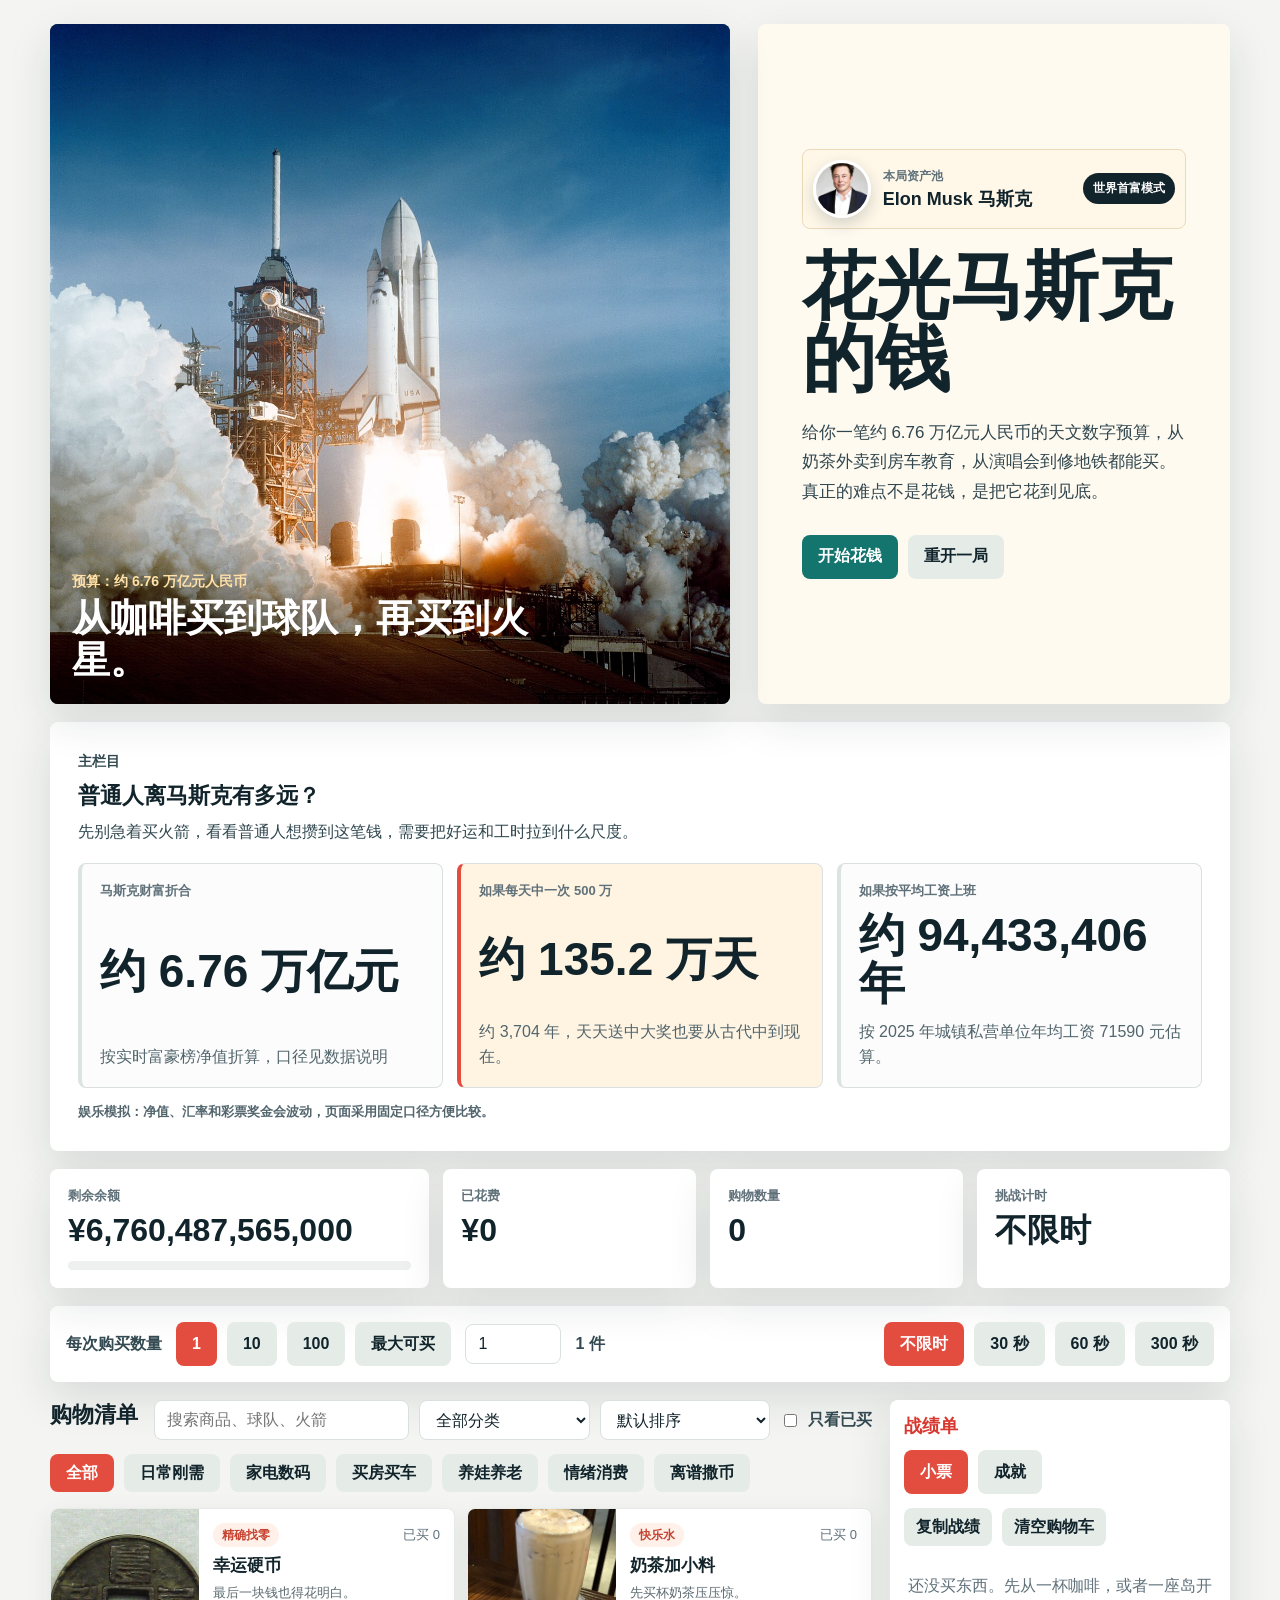
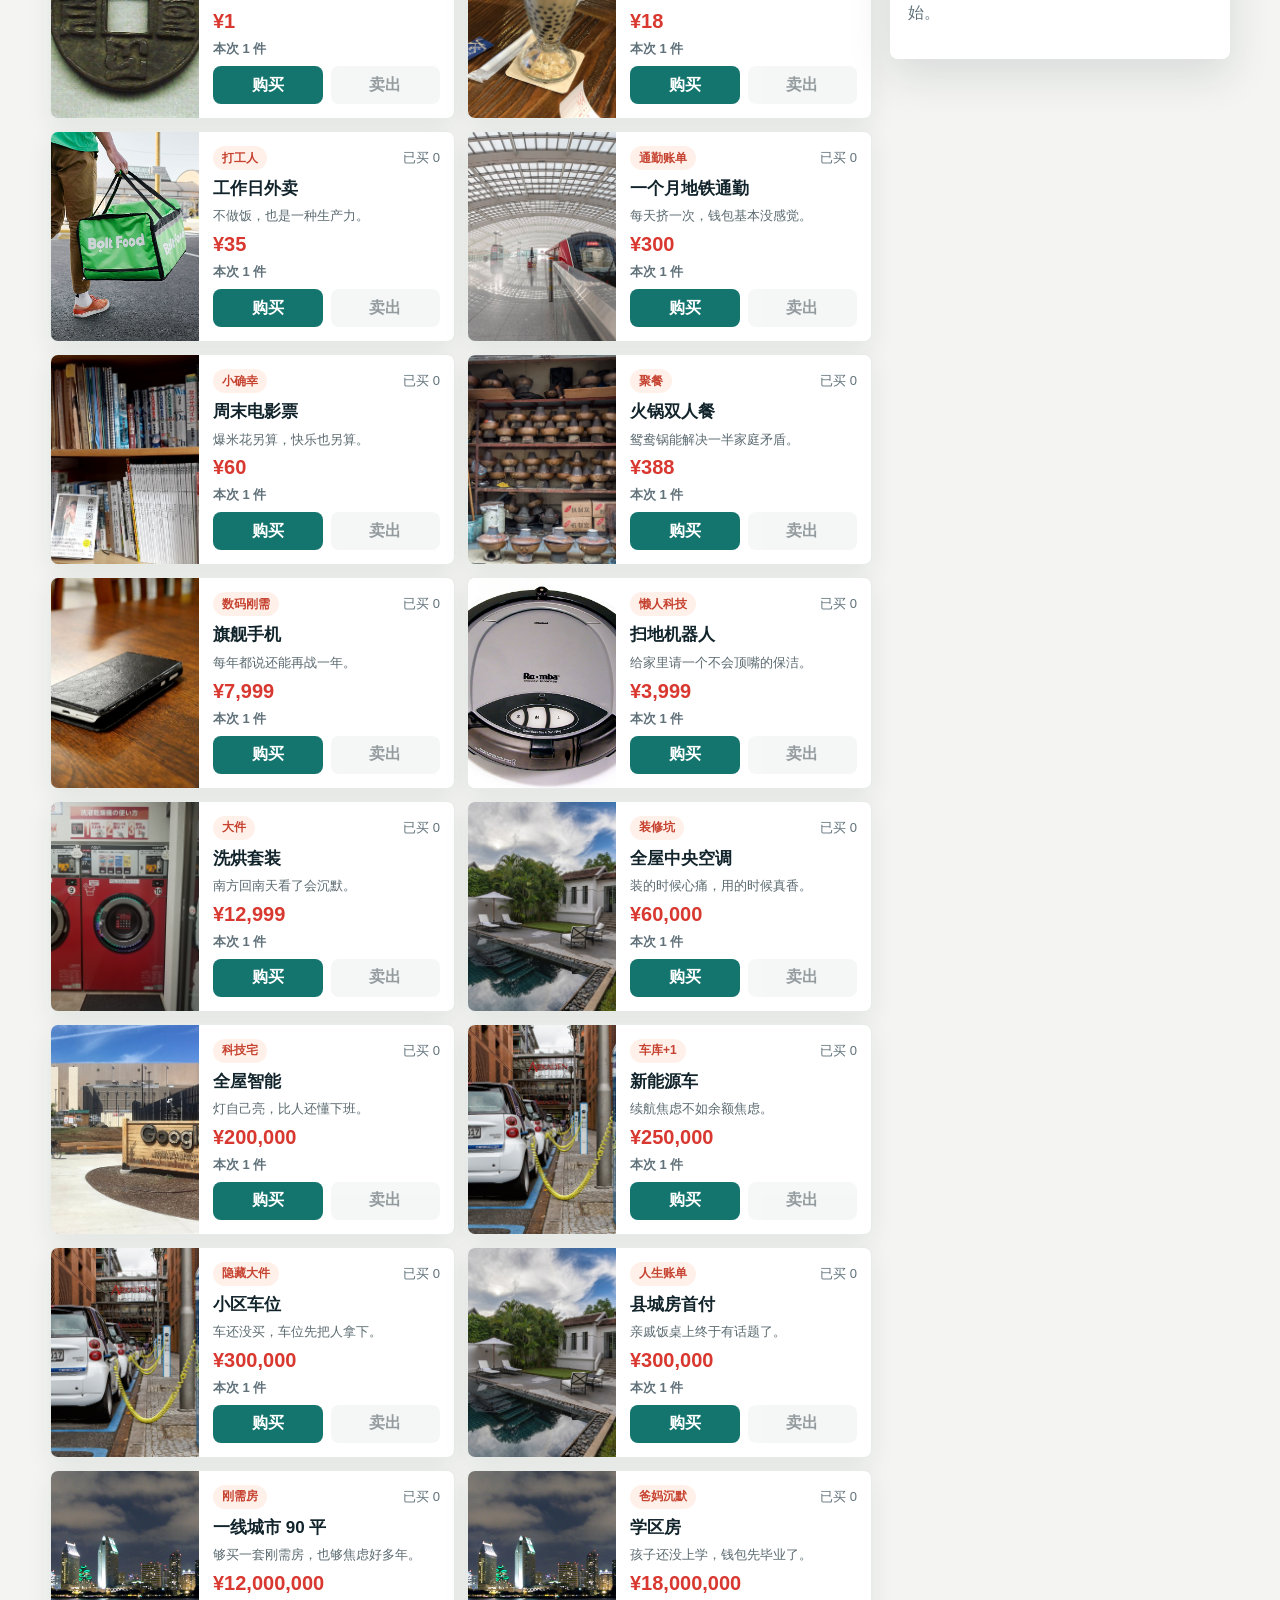
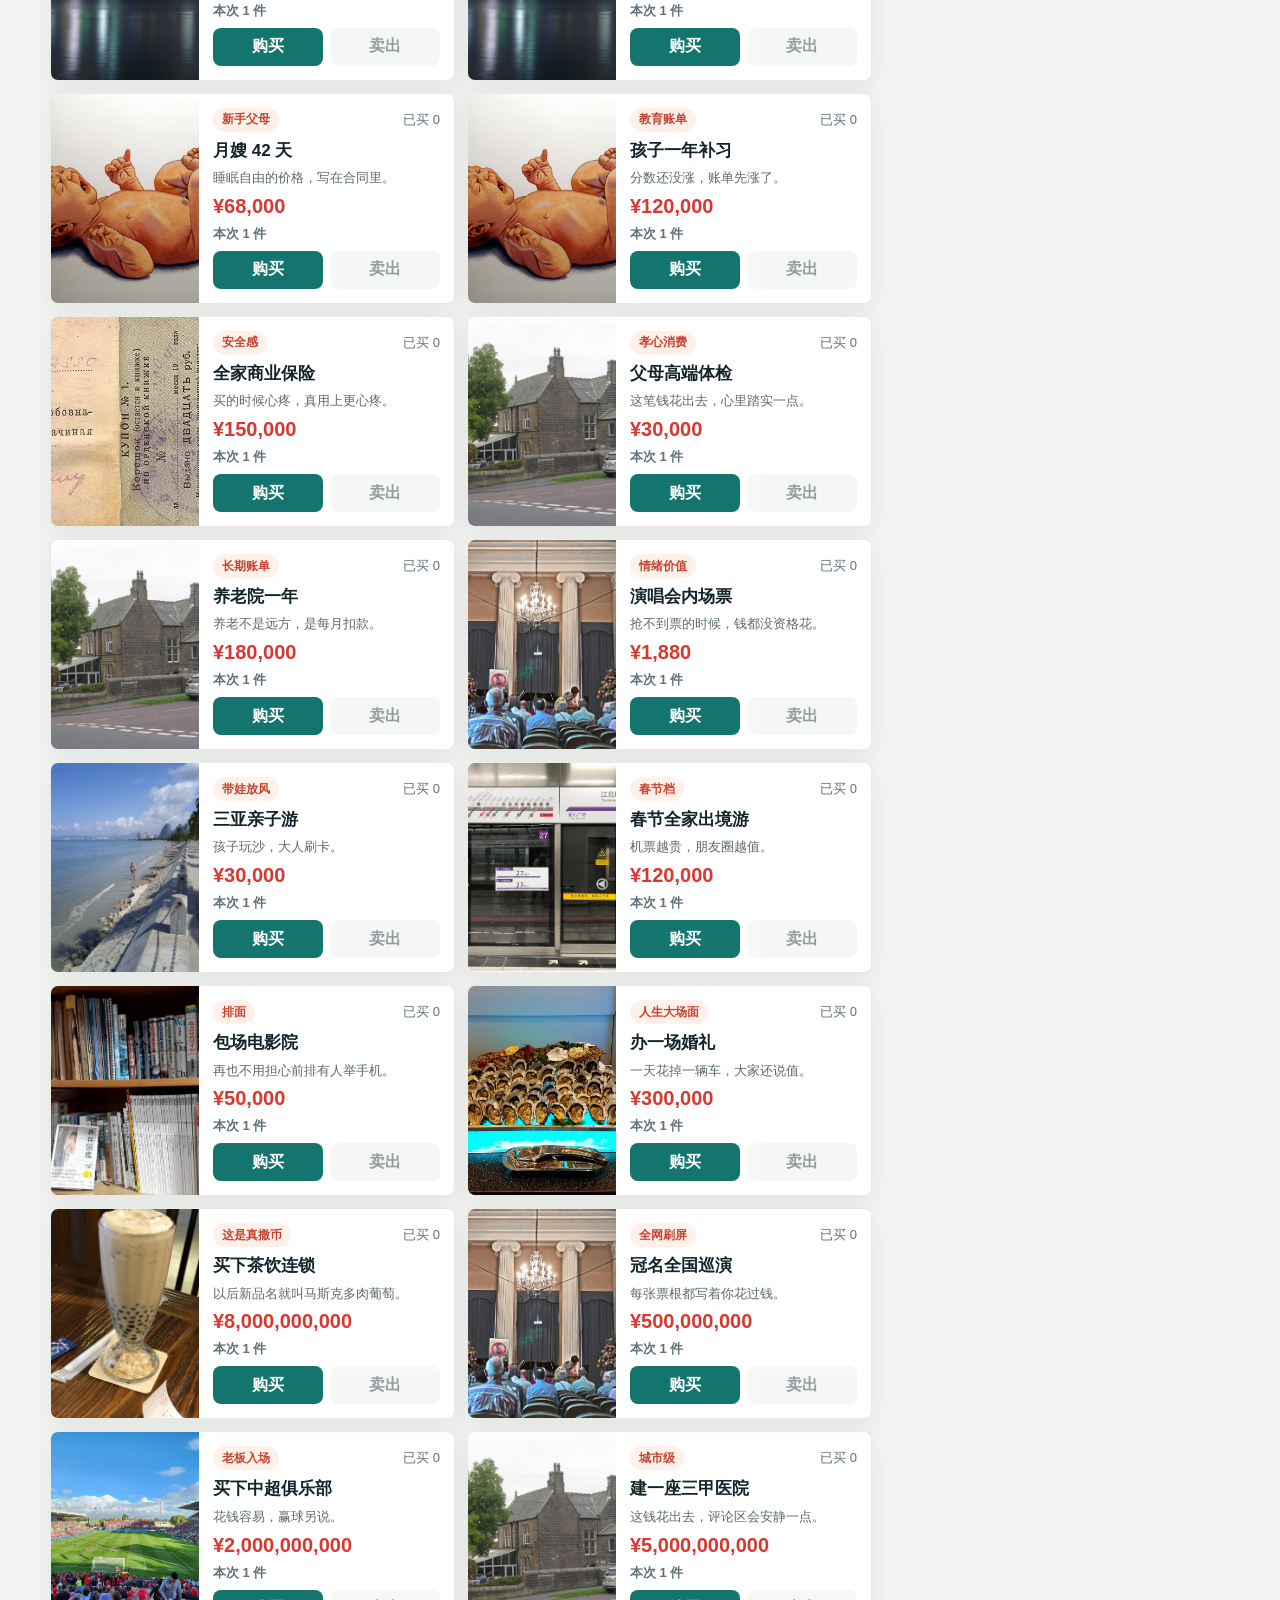
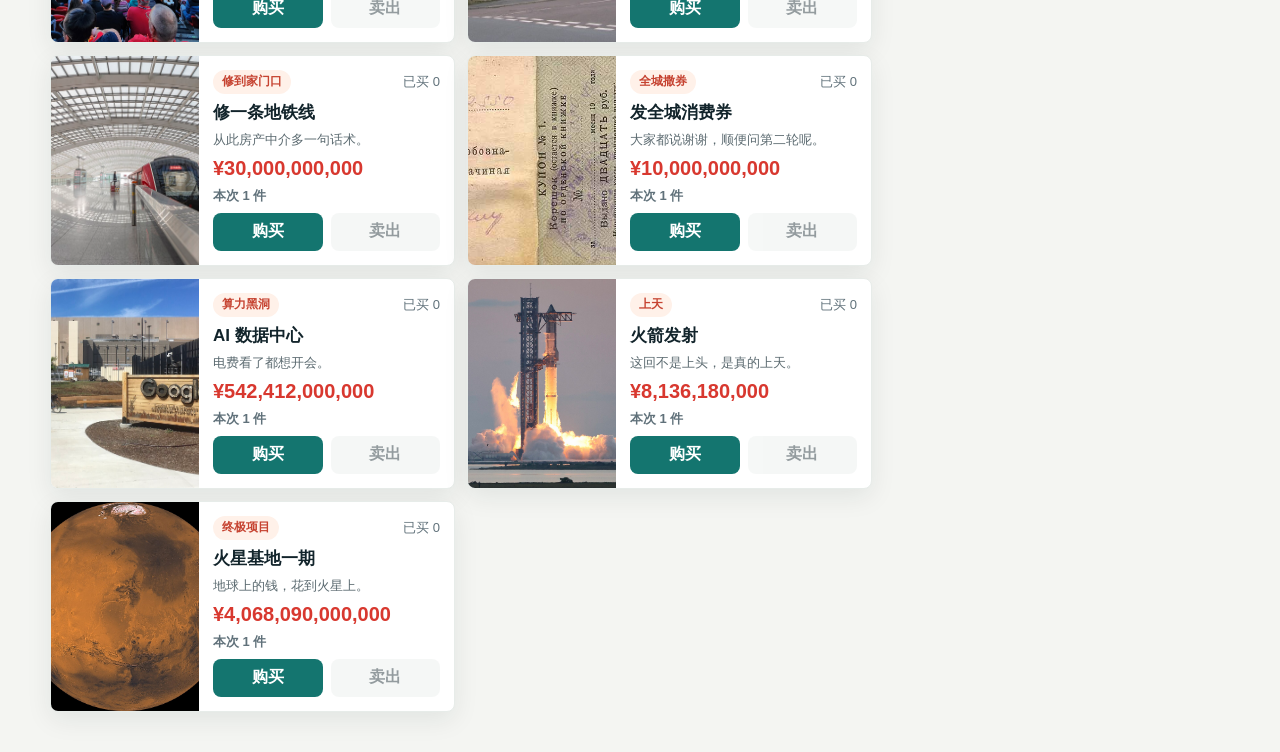
==== index.html @ 58ded7c8 "Initial public website" ====
<!doctype html>
<html lang="zh-CN">
  <head>
    <meta charset="UTF-8" />
    <meta name="viewport" content="width=device-width, initial-scale=1.0" />
    <title>花光马斯克的钱</title>
    <meta name="description" content="一个中文在线模拟器：给你约 6.76 万亿元人民币预算，从奶茶、房车、演唱会到火箭和火星基地，看看多久能花光马斯克的钱。" />
    <meta name="keywords" content="花光马斯克的钱,马斯克财富模拟器,中文在线游戏,花钱模拟器,净值模拟器" />
    <meta name="robots" content="index, follow" />
    <link rel="canonical" href="https://puzelin35-cmyk.github.io/spend-musk-money/" />
    <meta property="og:type" content="website" />
    <meta property="og:locale" content="zh_CN" />
    <meta property="og:title" content="花光马斯克的钱" />
    <meta property="og:description" content="给你约 6.76 万亿元人民币预算，从奶茶买到火星基地，看看多久能花光。" />
    <meta property="og:url" content="https://puzelin35-cmyk.github.io/spend-musk-money/" />
    <meta property="og:image" content="https://puzelin35-cmyk.github.io/spend-musk-money/assets/items/hero-rocket.jpg" />
    <link rel="stylesheet" href="styles.css" />
  </head>
  <body>
    <main class="app">
      <section class="stage" aria-label="花光马斯克的钱游戏">
        <div class="hero-visual">
          <img src="assets/items/hero-rocket.jpg" alt="火箭发射" />
          <div class="hero-overlay" aria-hidden="true">
            <span>预算：约 6.76 万亿元人民币</span>
            <strong>从咖啡买到球队，再买到火星。</strong>
          </div>
        </div>

        <div class="intro">
          <div class="profile-chip" aria-label="马斯克资料卡">
            <img src="assets/items/elon-musk-avatar.jpg" alt="埃隆·马斯克头像" />
            <div>
              <span>本局资产池</span>
              <strong>Elon Musk 马斯克</strong>
            </div>
            <b>世界首富模式</b>
          </div>
          <h1>花光马斯克的钱</h1>
          <p class="intro-copy">给你一笔约 6.76 万亿元人民币的天文数字预算，从奶茶外卖到房车教育，从演唱会到修地铁都能买。真正的难点不是花钱，是把它花到见底。</p>
          <div class="actions">
            <button class="primary" id="startGame">开始花钱</button>
            <button class="secondary" id="resetGame">重开一局</button>
          </div>
        </div>
      </section>

      <section class="reality-check" aria-label="普通人离马斯克有多远">
        <div class="reality-head">
          <p class="kicker">主栏目</p>
          <h2>普通人离马斯克有多远？</h2>
          <p>先别急着买火箭，看看普通人想攒到这笔钱，需要把好运和工时拉到什么尺度。</p>
        </div>
        <div class="reality-grid">
          <article class="reality-card">
            <span>马斯克财富折合</span>
            <strong id="worthCompact">约 6.76 万亿元</strong>
            <p id="worthDetail">按实时富豪榜净值折算，口径见数据说明</p>
          </article>
          <article class="reality-card highlight">
            <span>如果每天中一次 500 万</span>
            <strong id="lotteryDays">约 135.2 万天</strong>
            <p id="lotteryYears">约 3704 年，天天中奖也要从古代中到现在。</p>
          </article>
          <article class="reality-card">
            <span>如果按平均工资上班</span>
            <strong id="salaryYears">约 9443 万年</strong>
            <p>按 2025 年城镇私营单位年均工资 71590 元估算。</p>
          </article>
        </div>
        <p class="data-note">娱乐模拟：净值、汇率和彩票奖金会波动，页面采用固定口径方便比较。</p>
      </section>

      <section class="dashboard" aria-label="游戏状态">
        <div class="metric balance">
          <span>剩余余额</span>
          <strong id="balanceText">¥6,760,487,565,000</strong>
          <div class="meter"><span id="spentMeter"></span></div>
        </div>
        <div class="metric">
          <span>已花费</span>
          <strong id="spentText">¥0</strong>
        </div>
        <div class="metric">
          <span>购物数量</span>
          <strong id="itemCount">0</strong>
        </div>
        <div class="metric timer">
          <span>挑战计时</span>
          <strong id="timerText">不限时</strong>
        </div>
      </section>

      <section class="controls" aria-label="购买控制">
        <div class="control-group">
          <label for="quantityNumber">每次购买数量</label>
          <div class="quantity-actions" role="group" aria-label="快捷数量">
            <button data-qty="1" class="active">1</button>
            <button data-qty="10">10</button>
            <button data-qty="100">100</button>
            <button data-qty="max">最大可买</button>
          </div>
          <input id="quantityNumber" type="number" min="1" max="999999" value="1" />
          <output id="quantityText" for="quantityNumber">1 件</output>
        </div>
        <div class="challenge" role="group" aria-label="挑战模式">
          <button data-time="0" class="active">不限时</button>
          <button data-time="30">30 秒</button>
          <button data-time="60">60 秒</button>
          <button data-time="300">300 秒</button>
        </div>
      </section>

      <section class="content-grid">
        <div>
          <div class="section-head shop-tools">
            <h2>购物清单</h2>
            <div class="filters">
              <input id="searchInput" type="search" placeholder="搜索商品、球队、火箭" aria-label="搜索商品" />
              <select id="categoryFilter" aria-label="筛选分类">
                <option value="all">全部分类</option>
                <option value="daily">日常刚需</option>
                <option value="home">家电数码</option>
                <option value="property">买房买车</option>
                <option value="family">养娃养老</option>
                <option value="mood">情绪消费</option>
                <option value="wild">离谱撒币</option>
              </select>
              <select id="sortSelect" aria-label="排序">
                <option value="default">默认排序</option>
                <option value="priceAsc">价格从低到高</option>
                <option value="priceDesc">价格从高到低</option>
              </select>
              <label class="owned-toggle">
                <input id="ownedOnly" type="checkbox" />
                只看已买
              </label>
            </div>
          </div>
          <div class="category-pills" id="categoryPills" aria-label="分类快捷筛选"></div>
          <div class="shop-grid" id="shopGrid"></div>
        </div>

        <aside class="receipt-panel" aria-label="小票和成就">
          <div class="tabs" role="tablist">
            <button class="tab active" data-tab="receipt" role="tab">小票</button>
            <button class="tab" data-tab="achievements" role="tab">成就</button>
          </div>
          <div id="receiptView" class="tab-view active">
            <div class="receipt-actions">
              <button class="secondary" id="copyReceipt">复制战绩</button>
              <button class="secondary" id="clearCart">清空购物车</button>
            </div>
            <p class="copy-status" id="copyStatus" role="status"></p>
            <div class="empty-state" id="emptyReceipt">还没买东西。先从一杯咖啡，或者一座岛开始。</div>
            <ul id="receiptList"></ul>
          </div>
          <div id="achievementView" class="tab-view">
            <ul id="achievementList"></ul>
          </div>
        </aside>
      </section>

      <dialog id="finishDialog">
        <div class="dialog-body">
          <p class="kicker">结算完成</p>
          <h2 id="finishTitle">你花光了全部预算</h2>
          <p id="finishCopy"></p>
          <div class="dialog-stats">
            <span id="finishSpent"></span>
            <span id="finishItems"></span>
            <span id="finishAchievements"></span>
          </div>
          <button class="primary" id="playAgain">再玩一次</button>
        </div>
      </dialog>
    </main>

    <script src="app.js"></script>
  </body>
</html>
---- styles.css ----
:root {
  color-scheme: light;
  --ink: #12242b;
  --muted: #60717a;
  --paper: #fffaf0;
  --line: #d9e0df;
  --teal: #14756f;
  --coral: #e34d3f;
  --gold: #f0a629;
  --blue: #245b86;
  --leaf: #5d7d42;
  --bg: #f4f5f2;
  --shadow: 0 16px 44px rgba(18, 36, 43, 0.12);
}

* {
  box-sizing: border-box;
}

body {
  margin: 0;
  min-height: 100vh;
  background: var(--bg);
  color: var(--ink);
  font-family: Arial, "PingFang SC", "Microsoft YaHei", sans-serif;
}

button,
input,
select {
  font: inherit;
}

button {
  border: 0;
  cursor: pointer;
}

.app {
  width: min(1180px, calc(100% - 32px));
  margin: 0 auto;
  padding: 24px 0 40px;
}

.stage {
  min-height: 420px;
  display: grid;
  grid-template-columns: minmax(0, 1.18fr) minmax(320px, 0.82fr);
  gap: 28px;
  align-items: stretch;
}

.hero-visual,
.intro,
.metric,
.controls,
.receipt-panel,
.shop-card,
dialog {
  box-shadow: var(--shadow);
}

.hero-visual {
  position: relative;
  overflow: hidden;
  border-radius: 8px;
  min-height: 420px;
  background: #12394b;
}

.hero-visual img {
  width: 100%;
  height: 100%;
  display: block;
  object-fit: cover;
}

.hero-overlay {
  position: absolute;
  inset: auto 22px 22px 22px;
  color: #fff;
  text-shadow: 0 2px 16px rgba(0, 0, 0, 0.42);
}

.hero-overlay span,
.hero-overlay strong {
  display: block;
}

.hero-overlay span {
  font-size: 14px;
  font-weight: 900;
  color: #ffe0a6;
  margin-bottom: 6px;
}

.hero-overlay strong {
  font-size: clamp(24px, 3vw, 38px);
  line-height: 1.12;
  max-width: 520px;
}

.intro {
  border-radius: 8px;
  background: var(--paper);
  padding: clamp(24px, 4vw, 44px);
  display: flex;
  flex-direction: column;
  justify-content: center;
}

.profile-chip {
  display: grid;
  grid-template-columns: 58px minmax(0, 1fr) auto;
  align-items: center;
  gap: 12px;
  margin-bottom: 22px;
  padding: 10px;
  border: 1px solid #ecd9b8;
  border-radius: 8px;
  background: #fff8e9;
}

.profile-chip img {
  width: 58px;
  height: 58px;
  border-radius: 50%;
  object-fit: cover;
  border: 3px solid #fff;
  box-shadow: 0 6px 16px rgba(18, 36, 43, 0.18);
}

.profile-chip span,
.profile-chip b {
  display: block;
  color: var(--muted);
  font-size: 12px;
  font-weight: 900;
}

.profile-chip strong {
  display: block;
  margin-top: 4px;
  font-size: 18px;
  line-height: 1.15;
  overflow-wrap: anywhere;
}

.profile-chip b {
  justify-self: end;
  padding: 7px 10px;
  border-radius: 999px;
  background: #12242b;
  color: #fff;
  white-space: nowrap;
}

.kicker {
  margin: 0 0 12px;
  color: var(--coral);
  font-size: 14px;
  font-weight: 800;
}

h1,
h2 {
  margin: 0;
  letter-spacing: 0;
}

h1 {
  font-size: clamp(42px, 7vw, 74px);
  line-height: 0.98;
}

h2 {
  font-size: 22px;
}

.intro-copy {
  margin: 22px 0 28px;
  color: #30474f;
  line-height: 1.75;
  font-size: 17px;
}

.actions,
.challenge,
.tabs,
.quantity-actions,
.category-pills,
.receipt-actions {
  display: flex;
  gap: 10px;
  flex-wrap: wrap;
}

.primary,
.secondary,
.challenge button,
.tab,
.quantity-actions button,
.category-pills button {
  min-height: 44px;
  border-radius: 8px;
  padding: 0 16px;
  font-weight: 800;
}

.primary {
  background: var(--teal);
  color: #fff;
}

.secondary,
.challenge button,
.tab,
.quantity-actions button,
.category-pills button {
  background: #e5ece8;
  color: var(--ink);
}

.primary:hover,
.challenge button.active,
.tab.active,
.quantity-actions button.active,
.category-pills button.active {
  background: var(--coral);
  color: #fff;
}

.secondary:hover,
.challenge button:hover,
.tab:hover,
.quantity-actions button:hover,
.category-pills button:hover {
  background: #d3ded9;
}

.dashboard {
  display: grid;
  grid-template-columns: 1.5fr repeat(3, 1fr);
  gap: 14px;
  margin: 18px 0;
}

.reality-check {
  margin: 18px 0;
  border-radius: 8px;
  background: #ffffff;
  box-shadow: var(--shadow);
  padding: clamp(18px, 3vw, 28px);
}

.reality-head {
  display: grid;
  grid-template-columns: minmax(0, 1fr);
  gap: 8px;
  margin-bottom: 18px;
}

.reality-head p {
  margin: 0;
  color: #30474f;
  line-height: 1.65;
}

.reality-grid {
  display: grid;
  grid-template-columns: repeat(3, minmax(0, 1fr));
  gap: 14px;
}

.reality-card {
  min-height: 150px;
  border-left: 4px solid #dce4df;
  border-top: 1px solid var(--line);
  border-right: 1px solid var(--line);
  border-bottom: 1px solid var(--line);
  border-radius: 8px;
  padding: 18px;
  background: #fbfcfb;
  display: flex;
  flex-direction: column;
  justify-content: space-between;
}

.reality-card.highlight {
  background: #fff4e2;
  border-left-color: var(--coral);
}

.reality-card span {
  color: var(--muted);
  font-size: 13px;
  font-weight: 900;
}

.reality-card strong {
  display: block;
  margin: 12px 0;
  font-size: clamp(28px, 4vw, 46px);
  line-height: 1.04;
  overflow-wrap: anywhere;
}

.reality-card p,
.data-note {
  margin: 0;
  color: #52656d;
  line-height: 1.55;
}

.data-note {
  margin-top: 14px;
  font-size: 13px;
  font-weight: 800;
}

.metric {
  border-radius: 8px;
  padding: 18px;
  background: #ffffff;
  min-width: 0;
}

.metric span {
  display: block;
  color: var(--muted);
  font-size: 13px;
  font-weight: 800;
  margin-bottom: 9px;
}

.metric strong {
  display: block;
  font-size: clamp(20px, 3vw, 32px);
  line-height: 1.05;
  overflow-wrap: anywhere;
}

.meter {
  height: 9px;
  background: #edf0ee;
  border-radius: 99px;
  margin-top: 14px;
  overflow: hidden;
}

.meter span {
  display: block;
  height: 100%;
  width: 0;
  margin: 0;
  background: linear-gradient(90deg, var(--gold), var(--coral));
}

.controls {
  display: flex;
  justify-content: space-between;
  align-items: center;
  gap: 18px;
  border-radius: 8px;
  background: #ffffff;
  padding: 16px;
  margin-bottom: 18px;
}

.control-group {
  min-width: min(420px, 100%);
  display: grid;
  grid-template-columns: auto auto 96px auto;
  gap: 14px;
  align-items: center;
}

.control-group label,
.control-group output {
  font-weight: 800;
  color: #344a52;
}

input[type="range"],
input[type="number"] {
  accent-color: var(--teal);
}

input[type="number"],
input[type="search"] {
  min-height: 40px;
  border: 1px solid var(--line);
  border-radius: 8px;
  padding: 0 12px;
  background: #fff;
  color: var(--ink);
}

.content-grid {
  display: grid;
  grid-template-columns: minmax(0, 1fr) 340px;
  gap: 18px;
  min-width: 0;
}

.content-grid > * {
  min-width: 0;
}

.section-head {
  display: flex;
  align-items: center;
  justify-content: space-between;
  gap: 16px;
  margin-bottom: 14px;
}

.shop-tools {
  align-items: flex-start;
}

.filters {
  display: grid;
  grid-template-columns: minmax(180px, 1.2fr) minmax(140px, 0.8fr) minmax(140px, 0.8fr) auto;
  gap: 10px;
  align-items: center;
  flex: 1;
}

.owned-toggle {
  min-height: 40px;
  display: inline-flex;
  align-items: center;
  gap: 8px;
  color: #344a52;
  font-weight: 800;
  white-space: nowrap;
}

select {
  min-height: 40px;
  border-radius: 8px;
  border: 1px solid var(--line);
  background: #fff;
  padding: 0 12px;
  color: var(--ink);
}

.shop-grid {
  display: grid;
  grid-template-columns: repeat(2, minmax(0, 1fr));
  gap: 12px;
  min-width: 0;
}

.category-pills {
  margin: 0 0 14px;
  overflow-x: auto;
  flex-wrap: nowrap;
  padding-bottom: 2px;
}

.category-pills button {
  min-height: 38px;
  flex: 0 0 auto;
}

.shop-card {
  background: #fff;
  border-radius: 8px;
  overflow: hidden;
  min-height: 174px;
  display: grid;
  grid-template-columns: 148px minmax(0, 1fr);
  border: 1px solid #e7ece9;
  box-shadow: 0 8px 26px rgba(18, 36, 43, 0.08);
  min-width: 0;
  width: 100%;
  max-width: 100%;
}

.item-art {
  position: relative;
  min-height: 100%;
  background: linear-gradient(135deg, #dfe9e4, #f5dfc5);
  overflow: hidden;
}

.item-art img {
  width: 100%;
  height: 100%;
  display: block;
  object-fit: cover;
  transition: transform 220ms ease;
}

.shop-card:hover .item-art img {
  transform: scale(1.035);
}

.image-fallback.failed::after {
  content: attr(data-fallback);
  position: absolute;
  inset: 0;
  display: grid;
  place-items: center;
  padding: 18px;
  text-align: center;
  color: #24424a;
  font-weight: 900;
}

.badge {
  display: inline-flex;
  align-items: center;
  min-height: 24px;
  border-radius: 999px;
  padding: 0 9px;
  background: #fff1e9;
  color: #c64331;
  font-size: 12px;
  font-weight: 900;
}

.item-body {
  padding: 14px;
  display: flex;
  flex-direction: column;
  gap: 8px;
  flex: 1;
  min-width: 0;
}

.item-head {
  display: flex;
  justify-content: space-between;
  gap: 8px;
  align-items: center;
}

.item-name {
  font-size: 17px;
  line-height: 1.25;
  font-weight: 900;
}

.owned {
  color: var(--muted);
  font-size: 13px;
  white-space: nowrap;
}

.item-note {
  margin: 0;
  color: #5b6a70;
  font-size: 13px;
  line-height: 1.45;
}

.price {
  color: #d8382f;
  font-weight: 900;
  font-size: 20px;
  line-height: 1.05;
  overflow-wrap: anywhere;
}

.item-meta {
  color: var(--muted);
  font-size: 13px;
  font-weight: 800;
}

.item-actions {
  display: grid;
  grid-template-columns: 1fr 1fr;
  gap: 8px;
  margin-top: auto;
}

.buy,
.sell {
  min-height: 38px;
  border-radius: 8px;
  font-weight: 900;
  min-width: 0;
  padding: 0 8px;
}

.buy {
  color: #fff;
  background: var(--teal);
}

.sell {
  color: var(--ink);
  background: #ebefed;
}

.buy:disabled,
.sell:disabled {
  opacity: 0.45;
  cursor: not-allowed;
}

.receipt-panel {
  position: sticky;
  top: 16px;
  align-self: start;
  border-radius: 8px;
  background: #fff;
  padding: 14px;
  max-height: calc(100vh - 32px);
  overflow: auto;
}

.receipt-panel::before {
  content: "战绩单";
  display: block;
  margin: 0 0 12px;
  color: #d8382f;
  font-weight: 900;
  font-size: 18px;
}

.tab-view {
  display: none;
  padding-top: 14px;
}

.tab-view.active {
  display: block;
}

.empty-state {
  color: var(--muted);
  line-height: 1.7;
  padding: 18px 4px;
}

.shop-empty {
  grid-column: 1 / -1;
  background: #fff;
  border-radius: 8px;
  padding: 28px;
}

.receipt-actions {
  margin-bottom: 8px;
}

.receipt-actions .secondary {
  min-height: 38px;
  padding: 0 12px;
}

.copy-status {
  margin: 0;
  color: var(--teal);
  font-size: 13px;
  font-weight: 800;
  line-height: 1.5;
  white-space: pre-wrap;
}

ul {
  list-style: none;
  margin: 0;
  padding: 0;
}

#receiptList li,
#achievementList li {
  border-top: 1px solid var(--line);
  padding: 12px 0;
  line-height: 1.45;
}

.receipt-row {
  display: flex;
  justify-content: space-between;
  gap: 10px;
}

.receipt-row b,
.achievement-title {
  font-weight: 900;
}

.achievement-locked {
  opacity: 0.42;
}

dialog {
  width: min(460px, calc(100% - 32px));
  border: 0;
  border-radius: 8px;
  padding: 0;
  background: #fffaf0;
}

dialog::backdrop {
  background: rgba(6, 21, 25, 0.55);
}

.dialog-body {
  padding: 28px;
}

.dialog-body h2 {
  font-size: 34px;
}

.dialog-body p {
  color: #30474f;
  line-height: 1.65;
}

.dialog-stats {
  display: grid;
  gap: 8px;
  margin: 18px 0;
  color: var(--muted);
  font-weight: 800;
}

@media (max-width: 960px) {
  .stage,
  .content-grid,
  .dashboard,
  .reality-grid {
    grid-template-columns: 1fr;
  }

  .hero-visual {
    min-height: 320px;
  }

  .shop-grid {
    grid-template-columns: 1fr;
  }

  .filters {
    grid-template-columns: repeat(2, minmax(0, 1fr));
  }

  .receipt-panel {
    position: static;
    max-height: none;
  }
}

@media (max-width: 640px) {
  .app {
    width: min(100% - 20px, 1180px);
    padding-top: 10px;
  }

  .stage {
    gap: 10px;
  }

  .intro {
    padding: 22px;
  }

  .profile-chip {
    grid-template-columns: 52px minmax(0, 1fr);
  }

  .profile-chip img {
    width: 52px;
    height: 52px;
  }

  .profile-chip b {
    grid-column: 1 / -1;
    justify-self: start;
  }

  .controls,
  .section-head,
  .control-group,
  .filters {
    display: grid;
    grid-template-columns: 1fr;
  }

  .hero-overlay {
    inset: auto 14px 14px 14px;
  }

  .quantity-actions button,
  .category-pills button {
    flex: 1 1 calc(50% - 10px);
  }

  .challenge button,
  .actions button {
    flex: 1 1 calc(50% - 10px);
  }

  .shop-card {
    grid-template-columns: 104px minmax(0, 1fr);
    min-height: 158px;
  }

  .item-body {
    padding: 12px;
  }

  .item-name {
    font-size: 16px;
  }

  .price {
    font-size: 18px;
  }
}
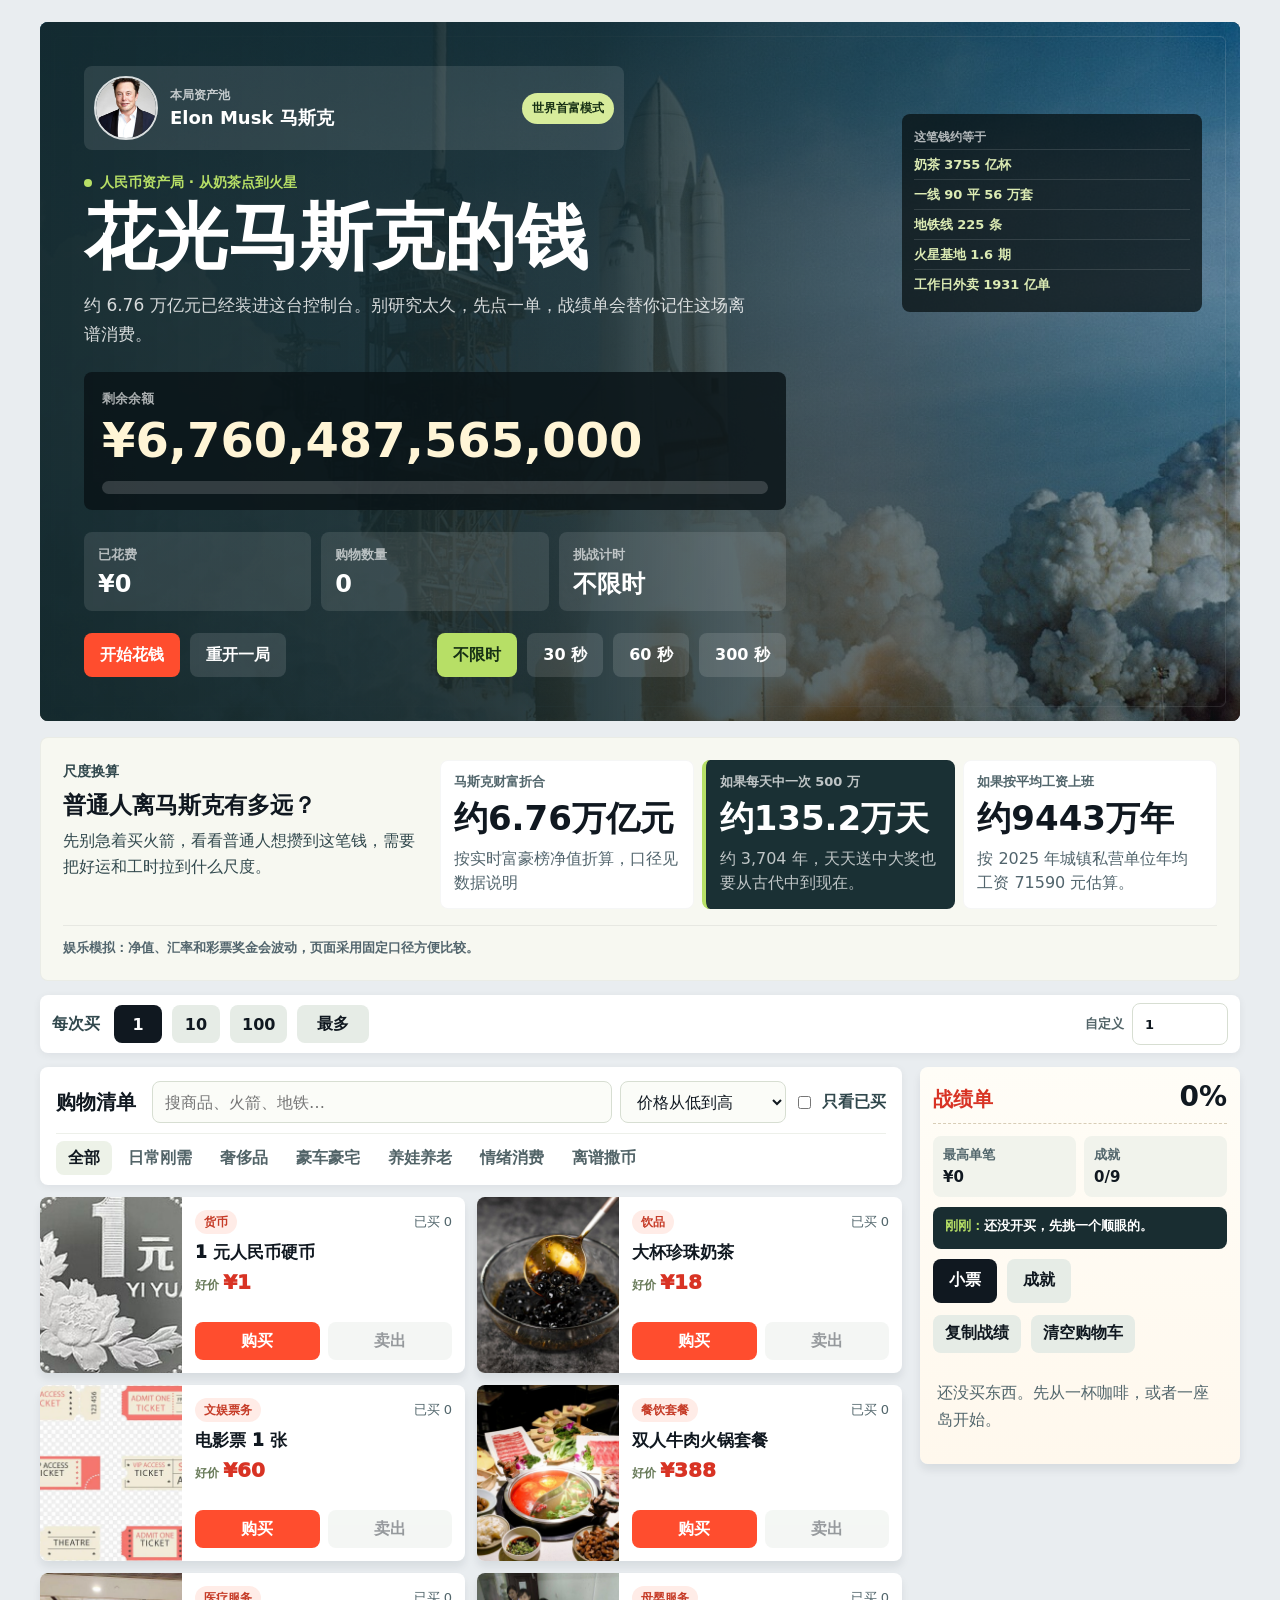
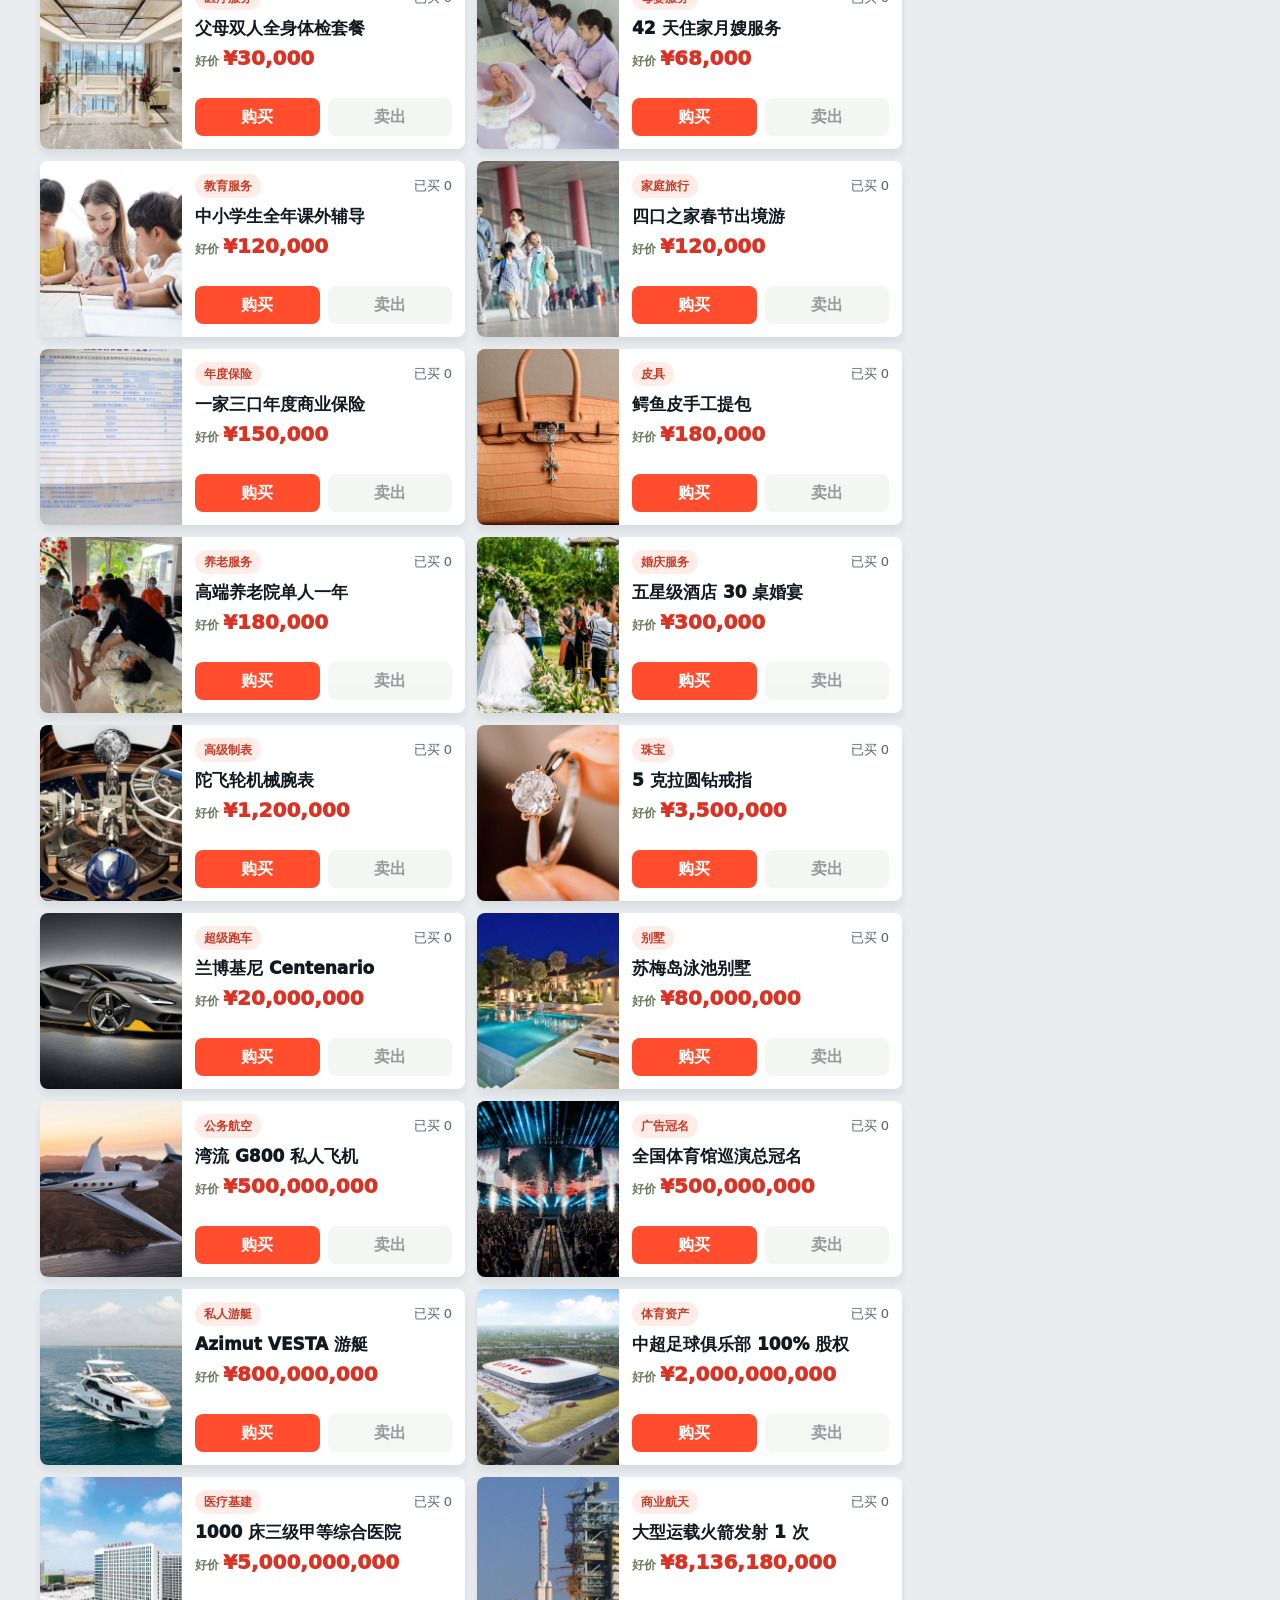
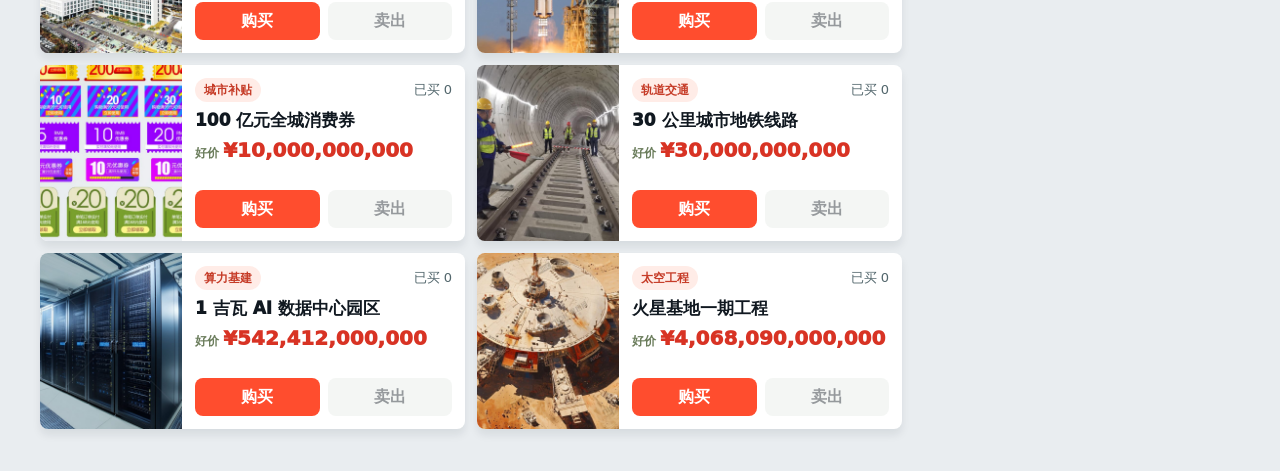
==== commit 41cd1e98: "更新网站内容与视觉设计" ====
--- a/index.html
+++ b/index.html
@@ -4,7 +4,7 @@
     <meta charset="UTF-8" />
     <meta name="viewport" content="width=device-width, initial-scale=1.0" />
     <title>花光马斯克的钱</title>
-    <meta name="description" content="一个中文在线模拟器：给你约 6.76 万亿元人民币预算，从奶茶、房车、演唱会到火箭和火星基地，看看多久能花光马斯克的钱。" />
+    <meta name="description" content="给你约 6.76 万亿元人民币预算，从奶茶、房车、演唱会到火箭和火星基地，看看多久能花光马斯克的钱。" />
     <meta name="keywords" content="花光马斯克的钱,马斯克财富模拟器,中文在线游戏,花钱模拟器,净值模拟器" />
     <meta name="robots" content="index, follow" />
     <link rel="canonical" href="https://puzelin35-cmyk.github.io/spend-musk-money/" />
@@ -14,40 +14,86 @@
     <meta property="og:description" content="给你约 6.76 万亿元人民币预算，从奶茶买到火星基地，看看多久能花光。" />
     <meta property="og:url" content="https://puzelin35-cmyk.github.io/spend-musk-money/" />
     <meta property="og:image" content="https://puzelin35-cmyk.github.io/spend-musk-money/assets/items/hero-rocket.jpg" />
+    <link rel="icon" type="image/svg+xml" href="assets/favicon.svg" />
     <link rel="stylesheet" href="styles.css" />
   </head>
   <body>
+    <a class="skip-link" href="#shopping">跳到购物清单</a>
     <main class="app">
-      <section class="stage" aria-label="花光马斯克的钱游戏">
-        <div class="hero-visual">
-          <img src="assets/items/hero-rocket.jpg" alt="火箭发射" />
-          <div class="hero-overlay" aria-hidden="true">
-            <span>预算：约 6.76 万亿元人民币</span>
-            <strong>从咖啡买到球队，再买到火星。</strong>
-          </div>
-        </div>
-
-        <div class="intro">
+      <section class="stage" aria-label="花光马斯克的钱游戏控制台">
+        <img class="stage-bg" src="assets/items/hero-rocket.jpg" alt="火箭发射" width="1600" height="1067" fetchpriority="high" />
+        <div class="console-shell">
           <div class="profile-chip" aria-label="马斯克资料卡">
-            <img src="assets/items/elon-musk-avatar.jpg" alt="埃隆·马斯克头像" />
+            <img src="assets/items/elon-musk-avatar.jpg" alt="埃隆·马斯克头像" width="116" height="116" />
             <div>
               <span>本局资产池</span>
               <strong>Elon Musk 马斯克</strong>
             </div>
             <b>世界首富模式</b>
           </div>
-          <h1>花光马斯克的钱</h1>
-          <p class="intro-copy">给你一笔约 6.76 万亿元人民币的天文数字预算，从奶茶外卖到房车教育，从演唱会到修地铁都能买。真正的难点不是花钱，是把它花到见底。</p>
-          <div class="actions">
-            <button class="primary" id="startGame">开始花钱</button>
-            <button class="secondary" id="resetGame">重开一局</button>
-          </div>
+
+          <div class="console-main">
+            <p class="console-label"><span></span>人民币资产局 · 从奶茶点到火星</p>
+            <h1>花光马斯克的钱</h1>
+            <p class="intro-copy">约 6.76 万亿元已经装进这台控制台。别研究太久，先点一单，战绩单会替你记住这场离谱消费。</p>
+          </div>
+
+          <div class="scale-ledger mobile-scale-ledger" aria-hidden="true">
+            <b>这笔钱约等于</b>
+            <span>奶茶 3755 亿杯</span>
+            <span>一线 90 平 56 万套</span>
+            <span>地铁线 225 条</span>
+            <span>火星基地 1.6 期</span>
+            <span>工作日外卖 1931 亿单</span>
+          </div>
+
+          <div class="balance-board" aria-label="余额面板">
+            <span>剩余余额</span>
+            <strong id="balanceText">¥6,760,487,565,000</strong>
+            <div class="meter" aria-label="已花费进度"><span id="spentMeter"></span></div>
+          </div>
+
+          <div class="console-stats" aria-label="游戏状态">
+            <div class="metric">
+              <span>已花费</span>
+              <strong id="spentText">¥0</strong>
+            </div>
+            <div class="metric">
+              <span>购物数量</span>
+              <strong id="itemCount">0</strong>
+            </div>
+            <div class="metric timer">
+              <span>挑战计时</span>
+              <strong id="timerText">不限时</strong>
+            </div>
+          </div>
+
+          <div class="console-actions">
+            <div class="actions">
+              <button class="primary" id="startGame" type="button">开始花钱</button>
+              <button class="secondary" id="resetGame" type="button">重开一局</button>
+            </div>
+            <div class="challenge" role="group" aria-label="挑战模式">
+              <button type="button" data-time="0" class="active">不限时</button>
+              <button type="button" data-time="30">30 秒</button>
+              <button type="button" data-time="60">60 秒</button>
+              <button type="button" data-time="300">300 秒</button>
+            </div>
+          </div>
+        </div>
+        <div class="scale-ledger desktop-scale-ledger" aria-hidden="true">
+          <b>这笔钱约等于</b>
+          <span>奶茶 3755 亿杯</span>
+          <span>一线 90 平 56 万套</span>
+          <span>地铁线 225 条</span>
+          <span>火星基地 1.6 期</span>
+          <span>工作日外卖 1931 亿单</span>
         </div>
       </section>
 
       <section class="reality-check" aria-label="普通人离马斯克有多远">
         <div class="reality-head">
-          <p class="kicker">主栏目</p>
+          <p class="section-label">尺度换算</p>
           <h2>普通人离马斯克有多远？</h2>
           <p>先别急着买火箭，看看普通人想攒到这笔钱，需要把好运和工时拉到什么尺度。</p>
         </div>
@@ -71,87 +117,63 @@
         <p class="data-note">娱乐模拟：净值、汇率和彩票奖金会波动，页面采用固定口径方便比较。</p>
       </section>
 
-      <section class="dashboard" aria-label="游戏状态">
-        <div class="metric balance">
-          <span>剩余余额</span>
-          <strong id="balanceText">¥6,760,487,565,000</strong>
-          <div class="meter"><span id="spentMeter"></span></div>
-        </div>
-        <div class="metric">
-          <span>已花费</span>
-          <strong id="spentText">¥0</strong>
-        </div>
-        <div class="metric">
-          <span>购物数量</span>
-          <strong id="itemCount">0</strong>
-        </div>
-        <div class="metric timer">
-          <span>挑战计时</span>
-          <strong id="timerText">不限时</strong>
-        </div>
-      </section>
-
       <section class="controls" aria-label="购买控制">
         <div class="control-group">
-          <label for="quantityNumber">每次购买数量</label>
+          <label for="quantityNumber">每次买</label>
           <div class="quantity-actions" role="group" aria-label="快捷数量">
-            <button data-qty="1" class="active">1</button>
-            <button data-qty="10">10</button>
-            <button data-qty="100">100</button>
-            <button data-qty="max">最大可买</button>
-          </div>
-          <input id="quantityNumber" type="number" min="1" max="999999" value="1" />
-          <output id="quantityText" for="quantityNumber">1 件</output>
-        </div>
-        <div class="challenge" role="group" aria-label="挑战模式">
-          <button data-time="0" class="active">不限时</button>
-          <button data-time="30">30 秒</button>
-          <button data-time="60">60 秒</button>
-          <button data-time="300">300 秒</button>
-        </div>
-      </section>
-
-      <section class="content-grid">
+            <button type="button" data-qty="1" class="active">1</button>
+            <button type="button" data-qty="10">10</button>
+            <button type="button" data-qty="100">100</button>
+            <button type="button" data-qty="max">最多</button>
+          </div>
+          <div class="custom-quantity">
+            <span>自定义</span>
+            <input id="quantityNumber" name="quantity" type="number" min="1" max="999999" value="1" inputmode="numeric" autocomplete="off" aria-label="自定义每次购买数量" />
+          </div>
+          <output id="quantityText" class="visually-hidden" for="quantityNumber">1 件</output>
+        </div>
+      </section>
+
+      <section class="content-grid" id="shopping" aria-label="购物清单和战绩单">
         <div>
           <div class="section-head shop-tools">
             <h2>购物清单</h2>
             <div class="filters">
-              <input id="searchInput" type="search" placeholder="搜索商品、球队、火箭" aria-label="搜索商品" />
-              <select id="categoryFilter" aria-label="筛选分类">
-                <option value="all">全部分类</option>
-                <option value="daily">日常刚需</option>
-                <option value="home">家电数码</option>
-                <option value="property">买房买车</option>
-                <option value="family">养娃养老</option>
-                <option value="mood">情绪消费</option>
-                <option value="wild">离谱撒币</option>
-              </select>
-              <select id="sortSelect" aria-label="排序">
-                <option value="default">默认排序</option>
+              <input id="searchInput" name="search" type="search" placeholder="搜商品、火箭、地铁…" aria-label="搜索商品" autocomplete="off" />
+              <select id="sortSelect" name="sort" aria-label="排序">
                 <option value="priceAsc">价格从低到高</option>
                 <option value="priceDesc">价格从高到低</option>
               </select>
               <label class="owned-toggle">
-                <input id="ownedOnly" type="checkbox" />
+                <input id="ownedOnly" name="ownedOnly" type="checkbox" />
                 只看已买
               </label>
             </div>
-          </div>
-          <div class="category-pills" id="categoryPills" aria-label="分类快捷筛选"></div>
+            <div class="category-pills" id="categoryPills" aria-label="分类快捷筛选"></div>
+          </div>
           <div class="shop-grid" id="shopGrid"></div>
         </div>
 
         <aside class="receipt-panel" aria-label="小票和成就">
+          <div class="receipt-title">
+            <span>战绩单</span>
+            <strong id="spentPercentText">0%</strong>
+          </div>
+          <div class="receipt-stats" aria-label="战绩概览">
+            <div><span>最高单笔</span><strong id="biggestPurchaseText">¥0</strong></div>
+            <div><span>成就</span><strong id="unlockedCountText">0/9</strong></div>
+          </div>
+          <p class="live-toast" id="lastActionText" aria-live="polite">还没开买，先挑一个顺眼的。</p>
           <div class="tabs" role="tablist">
-            <button class="tab active" data-tab="receipt" role="tab">小票</button>
-            <button class="tab" data-tab="achievements" role="tab">成就</button>
+            <button class="tab active" type="button" data-tab="receipt" role="tab" aria-controls="receiptView" aria-selected="true">小票</button>
+            <button class="tab" type="button" data-tab="achievements" role="tab" aria-controls="achievementView" aria-selected="false">成就</button>
           </div>
           <div id="receiptView" class="tab-view active">
             <div class="receipt-actions">
-              <button class="secondary" id="copyReceipt">复制战绩</button>
-              <button class="secondary" id="clearCart">清空购物车</button>
-            </div>
-            <p class="copy-status" id="copyStatus" role="status"></p>
+              <button class="secondary" id="copyReceipt" type="button">复制战绩</button>
+              <button class="secondary" id="clearCart" type="button">清空购物车</button>
+            </div>
+            <p class="copy-status" id="copyStatus" role="status" aria-live="polite"></p>
             <div class="empty-state" id="emptyReceipt">还没买东西。先从一杯咖啡，或者一座岛开始。</div>
             <ul id="receiptList"></ul>
           </div>
@@ -163,7 +185,7 @@
 
       <dialog id="finishDialog">
         <div class="dialog-body">
-          <p class="kicker">结算完成</p>
+          <p class="section-label">结算完成</p>
           <h2 id="finishTitle">你花光了全部预算</h2>
           <p id="finishCopy"></p>
           <div class="dialog-stats">
@@ -171,7 +193,7 @@
             <span id="finishItems"></span>
             <span id="finishAchievements"></span>
           </div>
-          <button class="primary" id="playAgain">再玩一次</button>
+          <button class="primary" id="playAgain" type="button">再玩一次</button>
         </div>
       </dialog>
     </main>
--- a/styles.css
+++ b/styles.css
@@ -1,28 +1,42 @@
 :root {
   color-scheme: light;
-  --ink: #12242b;
-  --muted: #60717a;
-  --paper: #fffaf0;
-  --line: #d9e0df;
-  --teal: #14756f;
-  --coral: #e34d3f;
-  --gold: #f0a629;
+  --ink: #101820;
+  --muted: #52666c;
+  --panel: #f7f8f1;
+  --surface: #ffffff;
+  --console: #12282d;
+  --console-2: #19373c;
+  --line: #d7ded2;
+  --line-dark: rgba(255, 255, 255, 0.16);
+  --accent: #ff4d2e;
+  --signal: #b7df66;
+  --gold: #ffbc38;
+  --cash: #fff5d6;
+  --teal: #12716c;
   --blue: #245b86;
-  --leaf: #5d7d42;
-  --bg: #f4f5f2;
-  --shadow: 0 16px 44px rgba(18, 36, 43, 0.12);
+  --shadow-sm: 0 6px 8px rgba(16, 24, 32, 0.08);
+  --radius: 8px;
+  --z-sticky: 20;
+  --z-modal-backdrop: 40;
+  --z-modal: 50;
 }
 
 * {
   box-sizing: border-box;
+}
+
+html {
+  scroll-behavior: smooth;
 }
 
 body {
   margin: 0;
   min-height: 100vh;
-  background: var(--bg);
+  overflow-x: hidden;
+  background: #e9edf0;
   color: var(--ink);
-  font-family: Arial, "PingFang SC", "Microsoft YaHei", sans-serif;
+  font-family: ui-sans-serif, system-ui, -apple-system, BlinkMacSystemFont, "PingFang SC", "Microsoft YaHei", sans-serif;
+  -webkit-tap-highlight-color: rgba(255, 77, 46, 0.18);
 }
 
 button,
@@ -34,108 +48,122 @@
 button {
   border: 0;
   cursor: pointer;
+  touch-action: manipulation;
+}
+
+button:disabled {
+  cursor: not-allowed;
+}
+
+button:focus-visible,
+input:focus-visible,
+select:focus-visible {
+  outline: 3px solid rgba(183, 255, 95, 0.88);
+  outline-offset: 2px;
 }
 
 .app {
-  width: min(1180px, calc(100% - 32px));
+  width: min(1200px, calc(100% - 32px));
   margin: 0 auto;
-  padding: 24px 0 40px;
+  padding: 22px 0 42px;
+}
+
+.skip-link {
+  position: fixed;
+  top: 10px;
+  left: 10px;
+  z-index: var(--z-modal);
+  transform: translateY(-140%);
+  border-radius: var(--radius);
+  background: var(--signal);
+  color: #173015;
+  padding: 10px 14px;
+  font-weight: 900;
+  text-decoration: none;
+  transition: transform 160ms ease-out;
+}
+
+.skip-link:focus-visible {
+  transform: translateY(0);
 }
 
 .stage {
-  min-height: 420px;
-  display: grid;
-  grid-template-columns: minmax(0, 1.18fr) minmax(320px, 0.82fr);
-  gap: 28px;
-  align-items: stretch;
-}
-
-.hero-visual,
-.intro,
-.metric,
-.controls,
-.receipt-panel,
-.shop-card,
-dialog {
-  box-shadow: var(--shadow);
-}
-
-.hero-visual {
   position: relative;
+  min-height: 560px;
   overflow: hidden;
-  border-radius: 8px;
-  min-height: 420px;
-  background: #12394b;
-}
-
-.hero-visual img {
+  border-radius: var(--radius);
+  background: var(--console);
+  isolation: isolate;
+}
+
+.stage::before {
+  content: "";
+  position: absolute;
+  inset: 14px;
+  z-index: 1;
+  pointer-events: none;
+  border: 1px solid rgba(255, 255, 255, 0.16);
+  border-radius: calc(var(--radius) - 2px);
+}
+
+.stage::after {
+  content: "";
+  position: absolute;
+  inset: 0;
+  z-index: 1;
+  background:
+    linear-gradient(90deg, rgba(18, 40, 45, 0.96) 0%, rgba(18, 40, 45, 0.86) 46%, rgba(18, 40, 45, 0.2) 100%),
+    linear-gradient(180deg, transparent 0, rgba(8, 18, 21, 0.2) 100%);
+}
+
+.stage-bg {
+  position: absolute;
+  inset: 0;
+  z-index: 0;
   width: 100%;
   height: 100%;
   display: block;
   object-fit: cover;
 }
 
-.hero-overlay {
-  position: absolute;
-  inset: auto 22px 22px 22px;
-  color: #fff;
-  text-shadow: 0 2px 16px rgba(0, 0, 0, 0.42);
-}
-
-.hero-overlay span,
-.hero-overlay strong {
-  display: block;
-}
-
-.hero-overlay span {
-  font-size: 14px;
-  font-weight: 900;
-  color: #ffe0a6;
-  margin-bottom: 6px;
-}
-
-.hero-overlay strong {
-  font-size: clamp(24px, 3vw, 38px);
-  line-height: 1.12;
-  max-width: 520px;
-}
-
-.intro {
-  border-radius: 8px;
-  background: var(--paper);
-  padding: clamp(24px, 4vw, 44px);
+.console-shell {
+  position: relative;
+  z-index: 2;
+  width: min(790px, 100%);
+  min-height: 560px;
+  padding: clamp(20px, 4vw, 44px);
   display: flex;
   flex-direction: column;
-  justify-content: center;
+  justify-content: space-between;
+  gap: 22px;
+  color: #fff;
 }
 
 .profile-chip {
-  display: grid;
-  grid-template-columns: 58px minmax(0, 1fr) auto;
+  width: min(540px, 100%);
+  display: grid;
+  grid-template-columns: 64px minmax(0, 1fr) auto;
   align-items: center;
   gap: 12px;
-  margin-bottom: 22px;
   padding: 10px;
-  border: 1px solid #ecd9b8;
-  border-radius: 8px;
-  background: #fff8e9;
+  border-radius: var(--radius);
+  background: rgba(255, 255, 255, 0.1);
 }
 
 .profile-chip img {
-  width: 58px;
-  height: 58px;
+  width: 64px;
+  height: 64px;
   border-radius: 50%;
   object-fit: cover;
-  border: 3px solid #fff;
-  box-shadow: 0 6px 16px rgba(18, 36, 43, 0.18);
+  border: 2px solid rgba(255, 255, 255, 0.82);
 }
 
 .profile-chip span,
 .profile-chip b {
   display: block;
-  color: var(--muted);
+  color: rgba(255, 255, 255, 0.72);
   font-size: 12px;
-  font-weight: 900;
+  font-weight: 800;
 }
 
 .profile-chip strong {
@@ -150,40 +178,145 @@
   justify-self: end;
   padding: 7px 10px;
   border-radius: 999px;
-  background: #12242b;
-  color: #fff;
+  background: #d7ec9b;
+  color: #173015;
   white-space: nowrap;
 }
 
-.kicker {
-  margin: 0 0 12px;
-  color: var(--coral);
+.console-main {
+  max-width: 680px;
+}
+
+.console-label,
+.section-label {
+  margin: 0 0 10px;
+  color: var(--accent);
   font-size: 14px;
-  font-weight: 800;
+  font-weight: 900;
+}
+
+.shop-tools .section-label {
+  margin-bottom: 4px;
+  color: #6a7b6f;
+}
+
+.console-label {
+  display: inline-flex;
+  align-items: center;
+  gap: 8px;
+  color: var(--signal);
+}
+
+.console-label span {
+  width: 8px;
+  height: 8px;
+  border-radius: 50%;
+  background: var(--signal);
 }
 
 h1,
 h2 {
   margin: 0;
   letter-spacing: 0;
+  text-wrap: balance;
 }
 
 h1 {
-  font-size: clamp(42px, 7vw, 74px);
+  max-width: 680px;
+  font-size: 72px;
   line-height: 0.98;
 }
 
 h2 {
-  font-size: 22px;
+  font-size: 23px;
+  line-height: 1.25;
 }
 
 .intro-copy {
-  margin: 22px 0 28px;
-  color: #30474f;
+  max-width: 62ch;
+  margin: 18px 0 0;
+  color: rgba(255, 255, 255, 0.82);
   line-height: 1.75;
   font-size: 17px;
-}
-
+  text-wrap: pretty;
+}
+
+.balance-board {
+  width: min(720px, 100%);
+  padding: 18px 18px 16px;
+  border-radius: var(--radius);
+  background: rgba(9, 19, 22, 0.82);
+}
+
+.balance-board span,
+.metric span,
+.receipt-stats span,
+.reality-card span {
+  display: block;
+  color: var(--muted);
+  font-size: 13px;
+  font-weight: 900;
+}
+
+.balance-board span,
+.console-stats .metric span {
+  color: rgba(255, 255, 255, 0.65);
+}
+
+.balance-board strong {
+  display: block;
+  margin-top: 8px;
+  color: var(--cash);
+  font-size: 48px;
+  line-height: 1.02;
+  overflow-wrap: anywhere;
+  font-variant-numeric: tabular-nums;
+}
+
+.meter {
+  height: 13px;
+  margin-top: 16px;
+  overflow: hidden;
+  border-radius: 999px;
+  background: rgba(255, 255, 255, 0.16);
+}
+
+.meter span {
+  display: block;
+  width: 0;
+  height: 100%;
+  margin: 0;
+  border-radius: inherit;
+  background: var(--accent);
+}
+
+.console-stats {
+  display: grid;
+  grid-template-columns: repeat(3, minmax(0, 1fr));
+  gap: 10px;
+}
+
+.metric {
+  min-width: 0;
+  padding: 14px;
+  border-radius: var(--radius);
+  background: var(--surface);
+}
+
+.console-stats .metric {
+  background: rgba(255, 255, 255, 0.1);
+}
+
+.metric strong {
+  display: block;
+  margin-top: 8px;
+  font-size: 24px;
+  line-height: 1.05;
+  overflow-wrap: anywhere;
+  font-variant-numeric: tabular-nums;
+}
+
+.console-actions,
 .actions,
 .challenge,
 .tabs,
@@ -195,6 +328,11 @@
   flex-wrap: wrap;
 }
 
+.console-actions {
+  align-items: center;
+  justify-content: space-between;
+}
+
 .primary,
 .secondary,
 .challenge button,
@@ -202,107 +340,173 @@
 .quantity-actions button,
 .category-pills button {
   min-height: 44px;
-  border-radius: 8px;
+  border-radius: var(--radius);
   padding: 0 16px;
-  font-weight: 800;
+  font-weight: 900;
+  transition: transform 160ms ease-out, background-color 160ms ease-out, color 160ms ease-out;
 }
 
 .primary {
-  background: var(--teal);
+  background: var(--accent);
   color: #fff;
 }
 
-.secondary,
-.challenge button,
+.secondary {
+  background: #e6ece6;
+  color: var(--ink);
+}
+
+.console-shell .secondary,
+.challenge button {
+  background: rgba(255, 255, 255, 0.12);
+  color: #fff;
+}
+
 .tab,
 .quantity-actions button,
 .category-pills button {
-  background: #e5ece8;
+  background: #e6ece6;
   color: var(--ink);
 }
 
+.quantity-actions button {
+  min-width: 48px;
+  min-height: 38px;
+  padding-inline: 12px;
+}
+
+.quantity-actions button[data-qty="max"] {
+  min-width: 72px;
+}
+
 .primary:hover,
-.challenge button.active,
-.tab.active,
-.quantity-actions button.active,
-.category-pills button.active {
-  background: var(--coral);
-  color: #fff;
-}
-
 .secondary:hover,
 .challenge button:hover,
 .tab:hover,
 .quantity-actions button:hover,
 .category-pills button:hover {
-  background: #d3ded9;
-}
-
-.dashboard {
-  display: grid;
-  grid-template-columns: 1.5fr repeat(3, 1fr);
-  gap: 14px;
-  margin: 18px 0;
+  transform: translateY(-1px);
+}
+
+.primary:active {
+  transform: translateY(2px);
+}
+
+.challenge button.active,
+.tab.active,
+.quantity-actions button.active,
+.category-pills button.active {
+  background: var(--ink);
+  color: #fff;
+}
+
+.console-shell .challenge button.active {
+  background: var(--signal);
+  color: #173015;
+}
+
+.scale-ledger {
+  position: absolute;
+  top: 92px;
+  right: clamp(20px, 3vw, 42px);
+  width: min(300px, 24vw);
+  display: grid;
+  overflow: hidden;
+  padding: 12px;
+  border-radius: var(--radius);
+  background: rgba(6, 14, 16, 0.72);
+}
+
+.mobile-scale-ledger {
+  display: none;
+}
+
+.desktop-scale-ledger {
+  z-index: 2;
+}
+
+.scale-ledger b,
+.scale-ledger span {
+  display: flex;
+  align-items: center;
+  min-height: 30px;
+  border-bottom: 1px solid rgba(255, 255, 255, 0.12);
+  color: #dcebb4;
+  font-size: 13px;
+  font-weight: 850;
+  white-space: nowrap;
+}
+
+.scale-ledger b {
+  min-height: 24px;
+  color: rgba(255, 255, 255, 0.68);
+  font-size: 12px;
+}
+
+.scale-ledger span:last-child {
+  border-bottom: 0;
 }
 
 .reality-check {
-  margin: 18px 0;
-  border-radius: 8px;
-  background: #ffffff;
-  box-shadow: var(--shadow);
-  padding: clamp(18px, 3vw, 28px);
+  display: grid;
+  grid-template-columns: minmax(260px, 0.72fr) minmax(0, 1.55fr);
+  gap: 16px;
+  align-items: stretch;
+  margin: 16px 0 14px;
+  border-radius: var(--radius);
+  background: var(--panel);
+  padding: clamp(16px, 2.4vw, 22px);
+  border: 1px solid rgba(16, 24, 32, 0.05);
 }
 
 .reality-head {
   display: grid;
-  grid-template-columns: minmax(0, 1fr);
   gap: 8px;
-  margin-bottom: 18px;
+  align-content: start;
 }
 
 .reality-head p {
   margin: 0;
-  color: #30474f;
+  color: #31484d;
   line-height: 1.65;
 }
 
 .reality-grid {
   display: grid;
   grid-template-columns: repeat(3, minmax(0, 1fr));
-  gap: 14px;
+  gap: 8px;
 }
 
 .reality-card {
-  min-height: 150px;
-  border-left: 4px solid #dce4df;
-  border-top: 1px solid var(--line);
-  border-right: 1px solid var(--line);
-  border-bottom: 1px solid var(--line);
-  border-radius: 8px;
-  padding: 18px;
-  background: #fbfcfb;
-  display: flex;
-  flex-direction: column;
-  justify-content: space-between;
+  min-height: 0;
+  padding: 13px 14px;
+  border-radius: var(--radius);
+  background: #fff;
+  box-shadow: inset 0 0 0 1px rgba(16, 24, 32, 0.04);
+  display: grid;
+  grid-template-columns: 1fr;
+  gap: 10px;
+  align-content: space-between;
 }
 
 .reality-card.highlight {
-  background: #fff4e2;
-  border-left-color: var(--coral);
-}
-
-.reality-card span {
-  color: var(--muted);
-  font-size: 13px;
-  font-weight: 900;
+  background: #1a3034;
+  color: #fff;
+  border-left: 4px solid var(--signal);
+}
+
+.reality-card.highlight span,
+.reality-card.highlight p {
+  color: rgba(255, 255, 255, 0.72);
 }
 
 .reality-card strong {
   display: block;
-  margin: 12px 0;
-  font-size: clamp(28px, 4vw, 46px);
+  margin: 0;
+  font-size: clamp(25px, 2.7vw, 34px);
   line-height: 1.04;
   overflow-wrap: anywhere;
+  font-variant-numeric: tabular-nums;
 }
 
 .reality-card p,
@@ -313,92 +517,90 @@
 }
 
 .data-note {
-  margin-top: 14px;
+  grid-column: 1 / -1;
+  margin-top: 0;
+  padding-top: 12px;
+  border-top: 1px solid rgba(16, 24, 32, 0.07);
   font-size: 13px;
   font-weight: 800;
 }
 
-.metric {
-  border-radius: 8px;
-  padding: 18px;
-  background: #ffffff;
-  min-width: 0;
-}
-
-.metric span {
+.controls {
   display: block;
-  color: var(--muted);
+  gap: 18px;
+  border-radius: var(--radius);
+  background: var(--surface);
+  border: 0;
+  padding: 8px 12px;
+  margin-bottom: 14px;
+  box-shadow: 0 2px 8px rgba(16, 24, 32, 0.06);
+}
+
+.control-group {
+  width: 100%;
+  display: grid;
+  grid-template-columns: auto auto minmax(180px, 1fr);
+  gap: 8px 14px;
+  align-items: center;
+}
+
+.control-group label,
+.control-group output {
+  font-weight: 900;
+  color: #31484d;
+}
+
+.custom-quantity {
+  justify-self: end;
+  display: flex;
+  align-items: center;
+  gap: 8px;
+  color: #526468;
   font-size: 13px;
   font-weight: 800;
-  margin-bottom: 9px;
-}
-
-.metric strong {
-  display: block;
-  font-size: clamp(20px, 3vw, 32px);
-  line-height: 1.05;
-  overflow-wrap: anywhere;
-}
-
-.meter {
-  height: 9px;
-  background: #edf0ee;
-  border-radius: 99px;
-  margin-top: 14px;
-  overflow: hidden;
-}
-
-.meter span {
-  display: block;
-  height: 100%;
-  width: 0;
-  margin: 0;
-  background: linear-gradient(90deg, var(--gold), var(--coral));
-}
-
-.controls {
-  display: flex;
-  justify-content: space-between;
-  align-items: center;
-  gap: 18px;
-  border-radius: 8px;
-  background: #ffffff;
-  padding: 16px;
-  margin-bottom: 18px;
-}
-
-.control-group {
-  min-width: min(420px, 100%);
-  display: grid;
-  grid-template-columns: auto auto 96px auto;
-  gap: 14px;
-  align-items: center;
-}
-
-.control-group label,
-.control-group output {
-  font-weight: 800;
-  color: #344a52;
-}
-
-input[type="range"],
-input[type="number"] {
-  accent-color: var(--teal);
+}
+
+.custom-quantity input {
+  width: 96px;
+  min-height: 38px;
+}
+
+.visually-hidden {
+  position: absolute !important;
+  width: 1px !important;
+  height: 1px !important;
+  padding: 0 !important;
+  margin: -1px !important;
+  overflow: hidden !important;
+  clip: rect(0, 0, 0, 0) !important;
+  white-space: nowrap !important;
+  border: 0 !important;
 }
 
 input[type="number"],
-input[type="search"] {
-  min-height: 40px;
+input[type="search"],
+select {
+  min-height: 42px;
+  min-width: 0;
   border: 1px solid var(--line);
-  border-radius: 8px;
+  border-radius: var(--radius);
   padding: 0 12px;
   background: #fff;
   color: var(--ink);
 }
 
+.filters input,
+.filters select {
+  background: #fbfcf8;
+}
+
+input[type="number"] {
+  accent-color: var(--teal);
+}
+
 .content-grid {
   display: grid;
-  grid-template-columns: minmax(0, 1fr) 340px;
+  grid-template-columns: minmax(0, 1fr) 320px;
   gap: 18px;
   min-width: 0;
 }
@@ -409,40 +611,68 @@
 
 .section-head {
   display: flex;
-  align-items: center;
+  align-items: flex-end;
   justify-content: space-between;
   gap: 16px;
-  margin-bottom: 14px;
+  margin-bottom: 12px;
 }
 
 .shop-tools {
-  align-items: flex-start;
+  display: grid;
+  grid-template-columns: auto minmax(0, 1fr);
+  align-items: center;
+  gap: 10px 16px;
+  padding: 14px 16px 10px;
+  border: 0;
+  border-radius: var(--radius);
+  background: var(--surface);
+  box-shadow: 0 2px 8px rgba(16, 24, 32, 0.06);
+}
+
+.shop-tools h2 {
+  margin: 0;
+  font-size: 20px;
+  white-space: nowrap;
 }
 
 .filters {
   display: grid;
-  grid-template-columns: minmax(180px, 1.2fr) minmax(140px, 0.8fr) minmax(140px, 0.8fr) auto;
-  gap: 10px;
+  grid-template-columns: minmax(210px, 1fr) minmax(132px, 0.36fr) auto;
+  gap: 8px;
   align-items: center;
-  flex: 1;
 }
 
 .owned-toggle {
-  min-height: 40px;
+  min-height: 42px;
   display: inline-flex;
   align-items: center;
   gap: 8px;
-  color: #344a52;
-  font-weight: 800;
+  color: #31484d;
+  font-weight: 900;
   white-space: nowrap;
 }
 
-select {
-  min-height: 40px;
-  border-radius: 8px;
-  border: 1px solid var(--line);
-  background: #fff;
-  padding: 0 12px;
+.category-pills {
+  grid-column: 1 / -1;
+  margin: 0;
+  overflow-x: auto;
+  flex-wrap: nowrap;
+  gap: 4px;
+  padding: 7px 0 0;
+  border-top: 1px solid #edf0ea;
+}
+
+.category-pills button {
+  min-height: 34px;
+  flex: 0 0 auto;
+  padding-inline: 12px;
+  background: transparent;
+  color: #526468;
+  box-shadow: none;
+}
+
+.category-pills button.active {
+  background: #edf2e8;
   color: var(--ink);
 }
 
@@ -453,37 +683,33 @@
   min-width: 0;
 }
 
-.category-pills {
-  margin: 0 0 14px;
-  overflow-x: auto;
-  flex-wrap: nowrap;
-  padding-bottom: 2px;
-}
-
-.category-pills button {
-  min-height: 38px;
-  flex: 0 0 auto;
-}
-
 .shop-card {
-  background: #fff;
-  border-radius: 8px;
+  width: 100%;
+  min-width: 0;
+  min-height: 176px;
   overflow: hidden;
-  min-height: 174px;
-  display: grid;
-  grid-template-columns: 148px minmax(0, 1fr);
-  border: 1px solid #e7ece9;
-  box-shadow: 0 8px 26px rgba(18, 36, 43, 0.08);
-  min-width: 0;
-  width: 100%;
-  max-width: 100%;
+  display: grid;
+  grid-template-columns: 142px minmax(0, 1fr);
+  border-radius: var(--radius);
+  background: var(--surface);
+  box-shadow: var(--shadow-sm);
+  transition: transform 160ms ease-out, box-shadow 160ms ease-out, background-color 160ms ease-out;
+}
+
+.shop-card.is-bought {
+  background: #fff8ed;
+}
+
+.shop-card:hover {
+  transform: translateY(-2px);
+  box-shadow: 0 8px 12px rgba(16, 24, 32, 0.11);
 }
 
 .item-art {
   position: relative;
   min-height: 100%;
-  background: linear-gradient(135deg, #dfe9e4, #f5dfc5);
   overflow: hidden;
+  background: #dfe8df;
 }
 
 .item-art img {
@@ -491,11 +717,11 @@
   height: 100%;
   display: block;
   object-fit: cover;
-  transition: transform 220ms ease;
+  transition: transform 180ms ease-out;
 }
 
 .shop-card:hover .item-art img {
-  transform: scale(1.035);
+  transform: scale(1.03);
 }
 
 .image-fallback.failed::after {
@@ -508,6 +734,21 @@
   text-align: center;
   color: #24424a;
   font-weight: 900;
+}
+
+.item-body {
+  min-width: 0;
+  padding: 13px;
+  display: flex;
+  flex-direction: column;
+  gap: 8px;
+}
+
+.item-head {
+  display: flex;
+  align-items: center;
+  justify-content: space-between;
+  gap: 8px;
 }
 
 .badge {
@@ -516,32 +757,21 @@
   min-height: 24px;
   border-radius: 999px;
   padding: 0 9px;
-  background: #fff1e9;
-  color: #c64331;
   font-size: 12px;
   font-weight: 900;
-}
-
-.item-body {
-  padding: 14px;
-  display: flex;
-  flex-direction: column;
-  gap: 8px;
-  flex: 1;
-  min-width: 0;
-}
-
-.item-head {
-  display: flex;
-  justify-content: space-between;
-  gap: 8px;
-  align-items: center;
+  white-space: nowrap;
+}
+
+.badge {
+  background: #ffece7;
+  color: #c63c28;
 }
 
 .item-name {
   font-size: 17px;
   line-height: 1.25;
-  font-weight: 900;
+  font-weight: 950;
+  overflow-wrap: anywhere;
 }
 
 .owned {
@@ -550,25 +780,20 @@
   white-space: nowrap;
 }
 
-.item-note {
-  margin: 0;
-  color: #5b6a70;
-  font-size: 13px;
-  line-height: 1.45;
-}
-
 .price {
-  color: #d8382f;
-  font-weight: 900;
+  color: #d83324;
+  font-weight: 950;
   font-size: 20px;
   line-height: 1.05;
   overflow-wrap: anywhere;
-}
-
-.item-meta {
-  color: var(--muted);
-  font-size: 13px;
-  font-weight: 800;
+  font-variant-numeric: tabular-nums;
+}
+
+.price::before {
+  content: "好价 ";
+  color: #6b7d5c;
+  font-size: 12px;
+  font-weight: 900;
 }
 
 .item-actions {
@@ -580,52 +805,112 @@
 
 .buy,
 .sell {
+  min-width: 0;
   min-height: 38px;
-  border-radius: 8px;
-  font-weight: 900;
-  min-width: 0;
+  border-radius: var(--radius);
   padding: 0 8px;
+  font-weight: 950;
+  transition: transform 140ms ease-out, background-color 140ms ease-out, opacity 140ms ease-out;
 }
 
 .buy {
   color: #fff;
-  background: var(--teal);
+  background: var(--accent);
 }
 
 .sell {
   color: var(--ink);
-  background: #ebefed;
+  background: #e7ece7;
+}
+
+.buy:hover,
+.sell:hover {
+  transform: translateY(-1px);
 }
 
 .buy:disabled,
 .sell:disabled {
-  opacity: 0.45;
-  cursor: not-allowed;
+  opacity: 0.44;
 }
 
 .receipt-panel {
   position: sticky;
+  z-index: var(--z-sticky);
   top: 16px;
   align-self: start;
-  border-radius: 8px;
-  background: #fff;
-  padding: 14px;
   max-height: calc(100vh - 32px);
   overflow: auto;
-}
-
-.receipt-panel::before {
-  content: "战绩单";
+  border-radius: var(--radius);
+  background:
+    linear-gradient(180deg, #fffdf7, #fff8ed);
+  padding: 13px;
+  box-shadow: var(--shadow-sm);
+}
+
+.receipt-title {
+  display: flex;
+  align-items: baseline;
+  justify-content: space-between;
+  gap: 12px;
+  margin-bottom: 12px;
+  padding-bottom: 10px;
+  border-bottom: 1px dashed #d8cdb6;
+}
+
+.receipt-title span {
+  color: #d83324;
+  font-size: 20px;
+  font-weight: 950;
+}
+
+.receipt-title strong {
+  font-size: 28px;
+  font-variant-numeric: tabular-nums;
+}
+
+.receipt-stats {
+  display: grid;
+  grid-template-columns: 1fr 1fr;
+  gap: 8px;
+  margin-bottom: 10px;
+}
+
+.receipt-stats div {
+  min-width: 0;
+  border-radius: var(--radius);
+  background: #f1f3ec;
+  padding: 10px;
+}
+
+.receipt-stats strong {
   display: block;
-  margin: 0 0 12px;
-  color: #d8382f;
-  font-weight: 900;
-  font-size: 18px;
+  margin-top: 5px;
+  overflow-wrap: anywhere;
+  font-size: 15px;
+  line-height: 1.18;
+  font-variant-numeric: tabular-nums;
+}
+
+.live-toast {
+  min-height: 42px;
+  margin: 0 0 10px;
+  border-radius: var(--radius);
+  background: #192d31;
+  color: #fff;
+  padding: 10px 12px;
+  line-height: 1.45;
+  font-size: 13px;
+  font-weight: 850;
+}
+
+.live-toast::before {
+  content: "刚刚：";
+  color: var(--signal);
 }
 
 .tab-view {
   display: none;
-  padding-top: 14px;
+  padding-top: 12px;
 }
 
 .tab-view.active {
@@ -641,7 +926,7 @@
 .shop-empty {
   grid-column: 1 / -1;
   background: #fff;
-  border-radius: 8px;
+  border-radius: var(--radius);
   padding: 28px;
 }
 
@@ -658,7 +943,7 @@
   margin: 0;
   color: var(--teal);
   font-size: 13px;
-  font-weight: 800;
+  font-weight: 850;
   line-height: 1.5;
   white-space: pre-wrap;
 }
@@ -684,23 +969,27 @@
 
 .receipt-row b,
 .achievement-title {
-  font-weight: 900;
+  font-weight: 950;
 }
 
 .achievement-locked {
-  opacity: 0.42;
+  opacity: 0.45;
 }
 
 dialog {
   width: min(460px, calc(100% - 32px));
   border: 0;
-  border-radius: 8px;
+  border-radius: var(--radius);
   padding: 0;
-  background: #fffaf0;
+  background: #fffdf7;
+  color: var(--ink);
+  box-shadow: var(--shadow-sm);
+  z-index: var(--z-modal);
 }
 
 dialog::backdrop {
-  background: rgba(6, 21, 25, 0.55);
+  background: rgba(6, 21, 25, 0.58);
+  z-index: var(--z-modal-backdrop);
 }
 
 .dialog-body {
@@ -721,19 +1010,104 @@
   gap: 8px;
   margin: 18px 0;
   color: var(--muted);
-  font-weight: 800;
+  font-weight: 850;
+}
+
+.balance-tick {
+  animation: numberTick 180ms ease-out;
+}
+
+.deal-flash {
+  animation: dealFlash 220ms ease-out;
+}
+
+.toast-flash {
+  animation: toastFlash 220ms ease-out;
+}
+
+@keyframes numberTick {
+  50% {
+    transform: translateY(-2px);
+    color: var(--signal);
+  }
+}
+
+@keyframes dealFlash {
+  50% {
+    background: #fff0d1;
+  }
+}
+
+@keyframes toastFlash {
+  50% {
+    transform: translateY(-1px);
+    background: #284a36;
+  }
+}
+
+@media (prefers-reduced-motion: reduce) {
+  html {
+    scroll-behavior: auto;
+  }
+
+  *,
+  *::before,
+  *::after {
+    animation-duration: 1ms !important;
+    animation-iteration-count: 1 !important;
+    scroll-behavior: auto !important;
+    transition-duration: 1ms !important;
+  }
+
 }
 
 @media (max-width: 960px) {
-  .stage,
+  .stage {
+    min-height: auto;
+  }
+
+  .stage::after {
+    background: linear-gradient(180deg, rgba(18, 40, 45, 0.94), rgba(18, 40, 45, 0.72));
+  }
+
+  .console-shell {
+    width: 100%;
+    min-height: auto;
+  }
+
+  .scale-ledger {
+    position: static;
+    width: 100%;
+    display: flex;
+    gap: 10px;
+    overflow-x: auto;
+  }
+
+  .desktop-scale-ledger {
+    display: none;
+  }
+
+  .mobile-scale-ledger {
+    display: flex;
+  }
+
+  .mobile-scale-ledger b,
+  .mobile-scale-ledger span {
+    flex: 0 0 auto;
+    border-bottom: 0;
+    border-radius: 999px;
+    padding: 0 12px;
+    background: rgba(255, 255, 255, 0.08);
+  }
+
   .content-grid,
-  .dashboard,
+  .reality-check,
   .reality-grid {
     grid-template-columns: 1fr;
   }
 
-  .hero-visual {
-    min-height: 320px;
+  .reality-card {
+    grid-template-columns: minmax(110px, 0.46fr) minmax(0, 1fr);
   }
 
   .shop-grid {
@@ -752,25 +1126,21 @@
 
 @media (max-width: 640px) {
   .app {
-    width: min(100% - 20px, 1180px);
+    width: min(100% - 20px, 1200px);
     padding-top: 10px;
   }
 
-  .stage {
-    gap: 10px;
-  }
-
-  .intro {
-    padding: 22px;
+  .console-shell {
+    padding: 18px;
   }
 
   .profile-chip {
-    grid-template-columns: 52px minmax(0, 1fr);
+    grid-template-columns: 54px minmax(0, 1fr);
   }
 
   .profile-chip img {
-    width: 52px;
-    height: 52px;
+    width: 54px;
+    height: 54px;
   }
 
   .profile-chip b {
@@ -778,37 +1148,92 @@
     justify-self: start;
   }
 
-  .controls,
-  .section-head,
-  .control-group,
-  .filters {
+  .balance-board strong {
+    font-size: clamp(34px, 10vw, 42px);
+  }
+
+  h1 {
+    font-size: 44px;
+  }
+
+  .console-stats,
+  .section-head {
     display: grid;
     grid-template-columns: 1fr;
   }
 
-  .hero-overlay {
-    inset: auto 14px 14px 14px;
+  .control-group {
+    grid-template-columns: auto minmax(0, 1fr);
+  }
+
+  .quantity-actions {
+    flex-wrap: nowrap;
+    overflow-x: auto;
+  }
+
+  .custom-quantity {
+    grid-column: 1 / -1;
+  }
+
+  .filters {
+    grid-template-columns: minmax(0, 1fr) auto;
+  }
+
+  .filters input[type="search"] {
+    grid-column: 1 / -1;
+  }
+
+  .reality-card {
+    grid-template-columns: 1fr;
+    gap: 8px;
+  }
+
+  .reality-card strong {
+    font-size: clamp(28px, 11vw, 38px);
+  }
+
+  .data-note {
+    font-size: 12px;
+  }
+
+  .shop-tools {
+    align-items: stretch;
+    grid-template-columns: 1fr;
+    padding: 12px;
+  }
+
+  .console-actions {
+    display: grid;
   }
 
   .quantity-actions button,
-  .category-pills button {
-    flex: 1 1 calc(50% - 10px);
-  }
-
   .challenge button,
   .actions button {
     flex: 1 1 calc(50% - 10px);
   }
 
+  .quantity-actions button,
+  .category-pills button {
+    flex: 0 0 auto;
+  }
+
   .shop-card {
     grid-template-columns: 104px minmax(0, 1fr);
-    min-height: 158px;
+    min-height: 166px;
   }
 
   .item-body {
     padding: 12px;
   }
 
+  .item-head {
+    align-items: flex-start;
+  }
+
+  .badge {
+    white-space: normal;
+  }
+
   .item-name {
     font-size: 16px;
   }
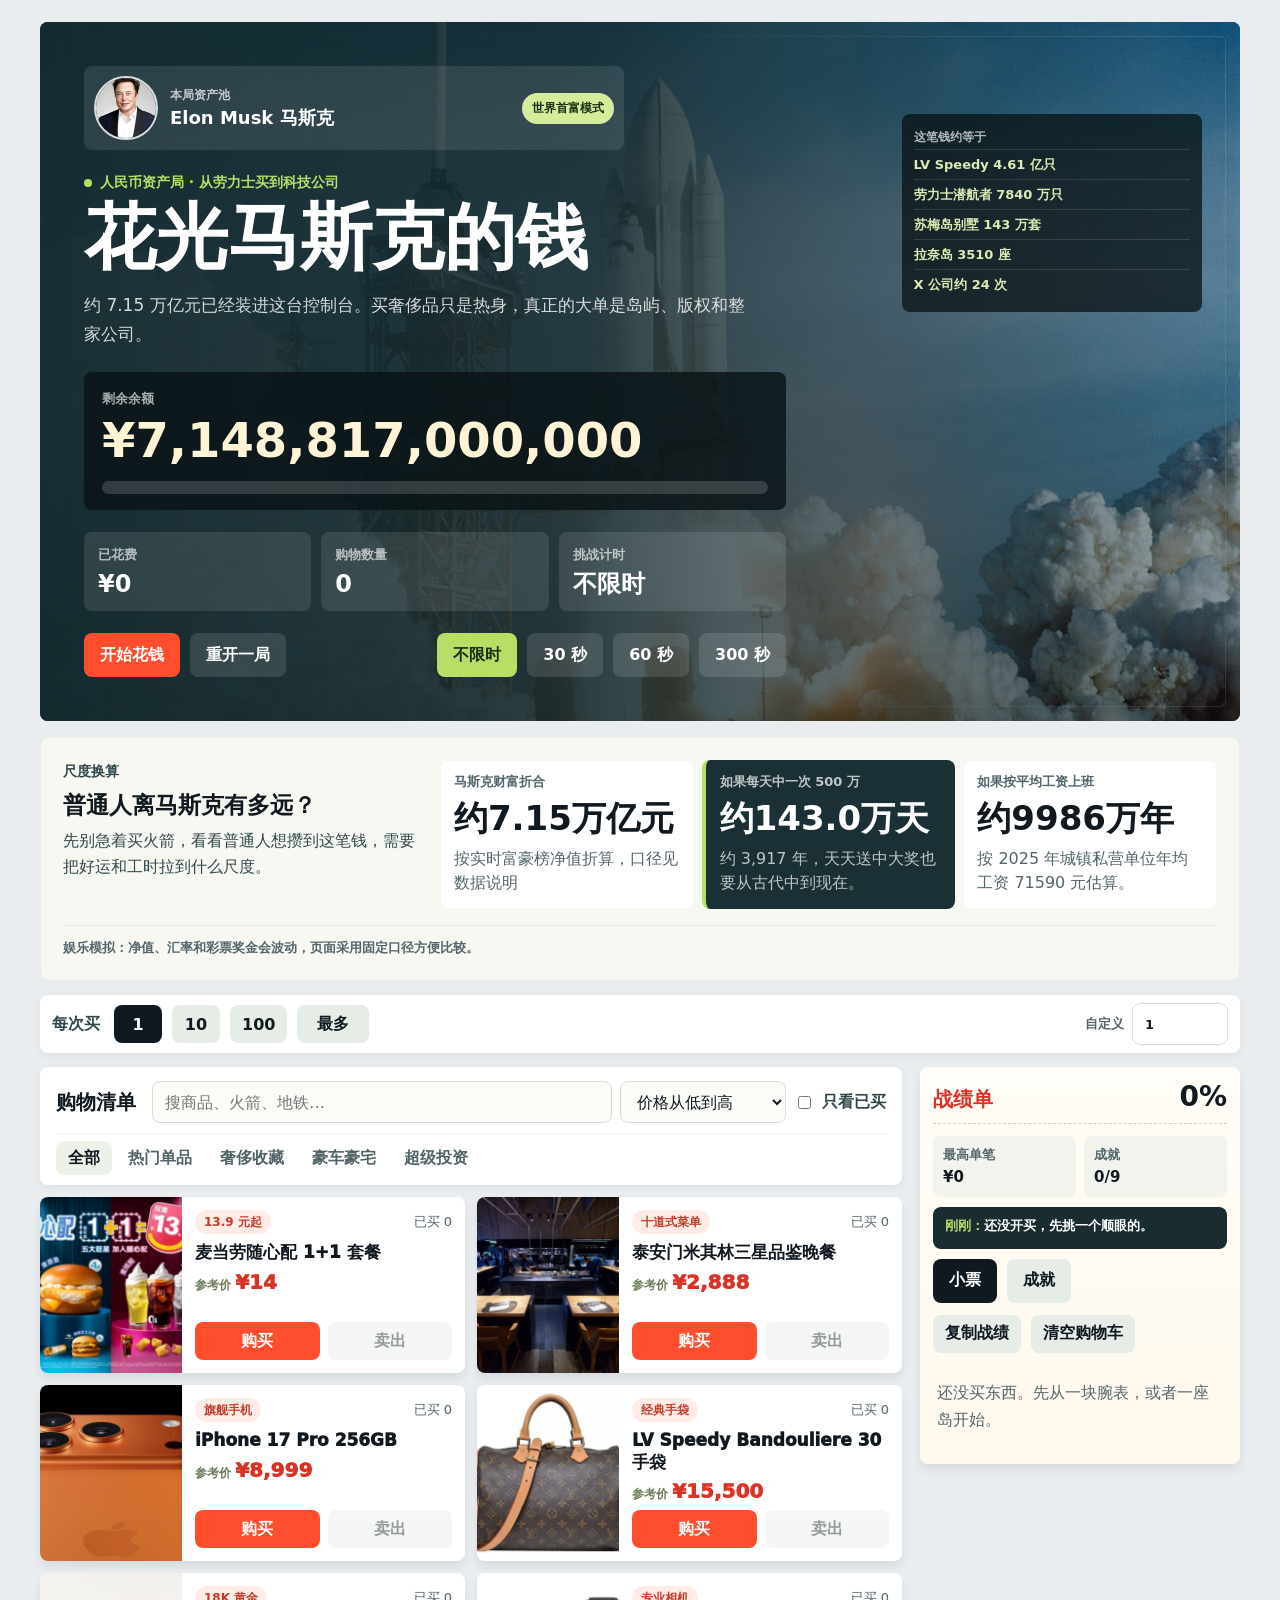
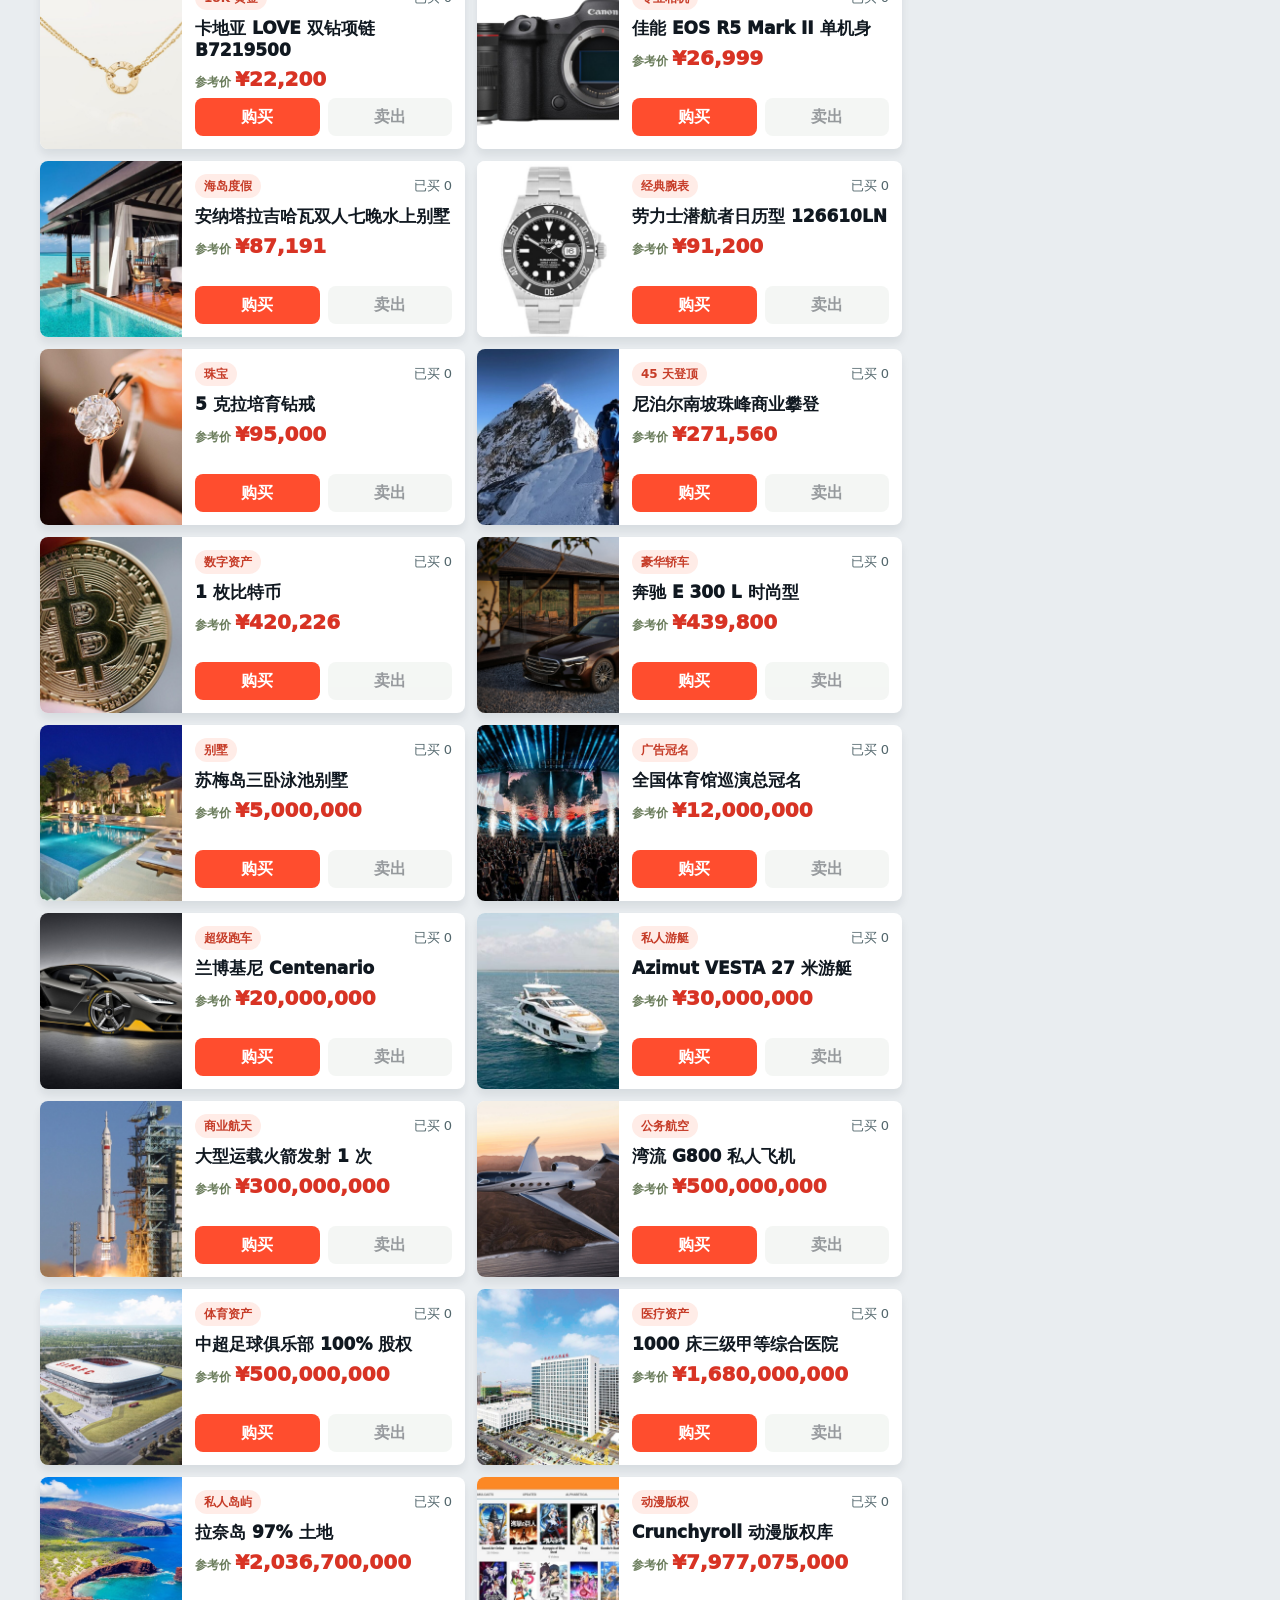
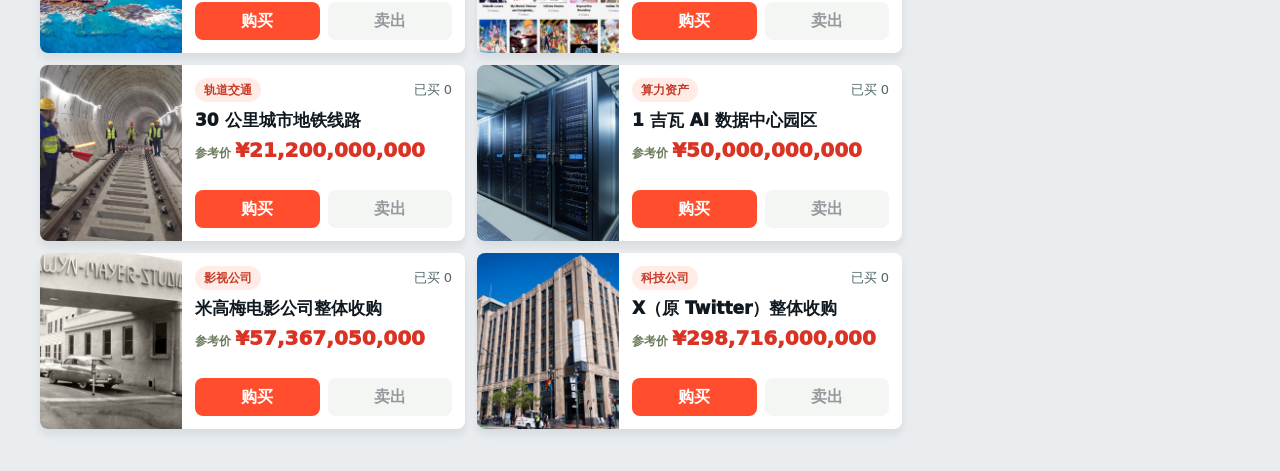
==== commit ceab8f10: "调整商品价格与内容" ====
--- a/index.html
+++ b/index.html
@@ -4,14 +4,14 @@
     <meta charset="UTF-8" />
     <meta name="viewport" content="width=device-width, initial-scale=1.0" />
     <title>花光马斯克的钱</title>
-    <meta name="description" content="给你约 6.76 万亿元人民币预算，从奶茶、房车、演唱会到火箭和火星基地，看看多久能花光马斯克的钱。" />
+    <meta name="description" content="给你约 7.15 万亿元人民币预算，从劳力士、私人岛屿买到电影公司和科技公司，看看多久能花光马斯克的钱。" />
     <meta name="keywords" content="花光马斯克的钱,马斯克财富模拟器,中文在线游戏,花钱模拟器,净值模拟器" />
     <meta name="robots" content="index, follow" />
     <link rel="canonical" href="https://puzelin35-cmyk.github.io/spend-musk-money/" />
     <meta property="og:type" content="website" />
     <meta property="og:locale" content="zh_CN" />
     <meta property="og:title" content="花光马斯克的钱" />
-    <meta property="og:description" content="给你约 6.76 万亿元人民币预算，从奶茶买到火星基地，看看多久能花光。" />
+    <meta property="og:description" content="给你约 7.15 万亿元人民币预算，从奢侈品买到整家公司，看看多久能花光。" />
     <meta property="og:url" content="https://puzelin35-cmyk.github.io/spend-musk-money/" />
     <meta property="og:image" content="https://puzelin35-cmyk.github.io/spend-musk-money/assets/items/hero-rocket.jpg" />
     <link rel="icon" type="image/svg+xml" href="assets/favicon.svg" />
@@ -33,23 +33,23 @@
           </div>
 
           <div class="console-main">
-            <p class="console-label"><span></span>人民币资产局 · 从奶茶点到火星</p>
+            <p class="console-label"><span></span>人民币资产局 · 从劳力士买到科技公司</p>
             <h1>花光马斯克的钱</h1>
-            <p class="intro-copy">约 6.76 万亿元已经装进这台控制台。别研究太久，先点一单，战绩单会替你记住这场离谱消费。</p>
+            <p class="intro-copy">约 7.15 万亿元已经装进这台控制台。买奢侈品只是热身，真正的大单是岛屿、版权和整家公司。</p>
           </div>
 
           <div class="scale-ledger mobile-scale-ledger" aria-hidden="true">
             <b>这笔钱约等于</b>
-            <span>奶茶 3755 亿杯</span>
-            <span>一线 90 平 56 万套</span>
-            <span>地铁线 225 条</span>
-            <span>火星基地 1.6 期</span>
-            <span>工作日外卖 1931 亿单</span>
+            <span>LV Speedy 4.61 亿只</span>
+            <span>劳力士潜航者 7840 万只</span>
+            <span>苏梅岛别墅 143 万套</span>
+            <span>拉奈岛 3510 座</span>
+            <span>X 公司约 24 次</span>
           </div>
 
           <div class="balance-board" aria-label="余额面板">
             <span>剩余余额</span>
-            <strong id="balanceText">¥6,760,487,565,000</strong>
+            <strong id="balanceText">¥7,148,817,000,000</strong>
             <div class="meter" aria-label="已花费进度"><span id="spentMeter"></span></div>
           </div>
 
@@ -83,11 +83,11 @@
         </div>
         <div class="scale-ledger desktop-scale-ledger" aria-hidden="true">
           <b>这笔钱约等于</b>
-          <span>奶茶 3755 亿杯</span>
-          <span>一线 90 平 56 万套</span>
-          <span>地铁线 225 条</span>
-          <span>火星基地 1.6 期</span>
-          <span>工作日外卖 1931 亿单</span>
+          <span>LV Speedy 4.61 亿只</span>
+          <span>劳力士潜航者 7840 万只</span>
+          <span>苏梅岛别墅 143 万套</span>
+          <span>拉奈岛 3510 座</span>
+          <span>X 公司约 24 次</span>
         </div>
       </section>
 
@@ -100,17 +100,17 @@
         <div class="reality-grid">
           <article class="reality-card">
             <span>马斯克财富折合</span>
-            <strong id="worthCompact">约 6.76 万亿元</strong>
+            <strong id="worthCompact">约 7.15 万亿元</strong>
             <p id="worthDetail">按实时富豪榜净值折算，口径见数据说明</p>
           </article>
           <article class="reality-card highlight">
             <span>如果每天中一次 500 万</span>
-            <strong id="lotteryDays">约 135.2 万天</strong>
-            <p id="lotteryYears">约 3704 年，天天中奖也要从古代中到现在。</p>
+            <strong id="lotteryDays">约 143.0 万天</strong>
+            <p id="lotteryYears">约 3917 年，天天中奖也要从古代中到现在。</p>
           </article>
           <article class="reality-card">
             <span>如果按平均工资上班</span>
-            <strong id="salaryYears">约 9443 万年</strong>
+            <strong id="salaryYears">约 9986 万年</strong>
             <p>按 2025 年城镇私营单位年均工资 71590 元估算。</p>
           </article>
         </div>
@@ -174,7 +174,7 @@
               <button class="secondary" id="clearCart" type="button">清空购物车</button>
             </div>
             <p class="copy-status" id="copyStatus" role="status" aria-live="polite"></p>
-            <div class="empty-state" id="emptyReceipt">还没买东西。先从一杯咖啡，或者一座岛开始。</div>
+            <div class="empty-state" id="emptyReceipt">还没买东西。先从一块腕表，或者一座岛开始。</div>
             <ul id="receiptList"></ul>
           </div>
           <div id="achievementView" class="tab-view">
--- a/styles.css
+++ b/styles.css
@@ -790,7 +790,7 @@
 }
 
 .price::before {
-  content: "好价 ";
+  content: "参考价 ";
   color: #6b7d5c;
   font-size: 12px;
   font-weight: 900;
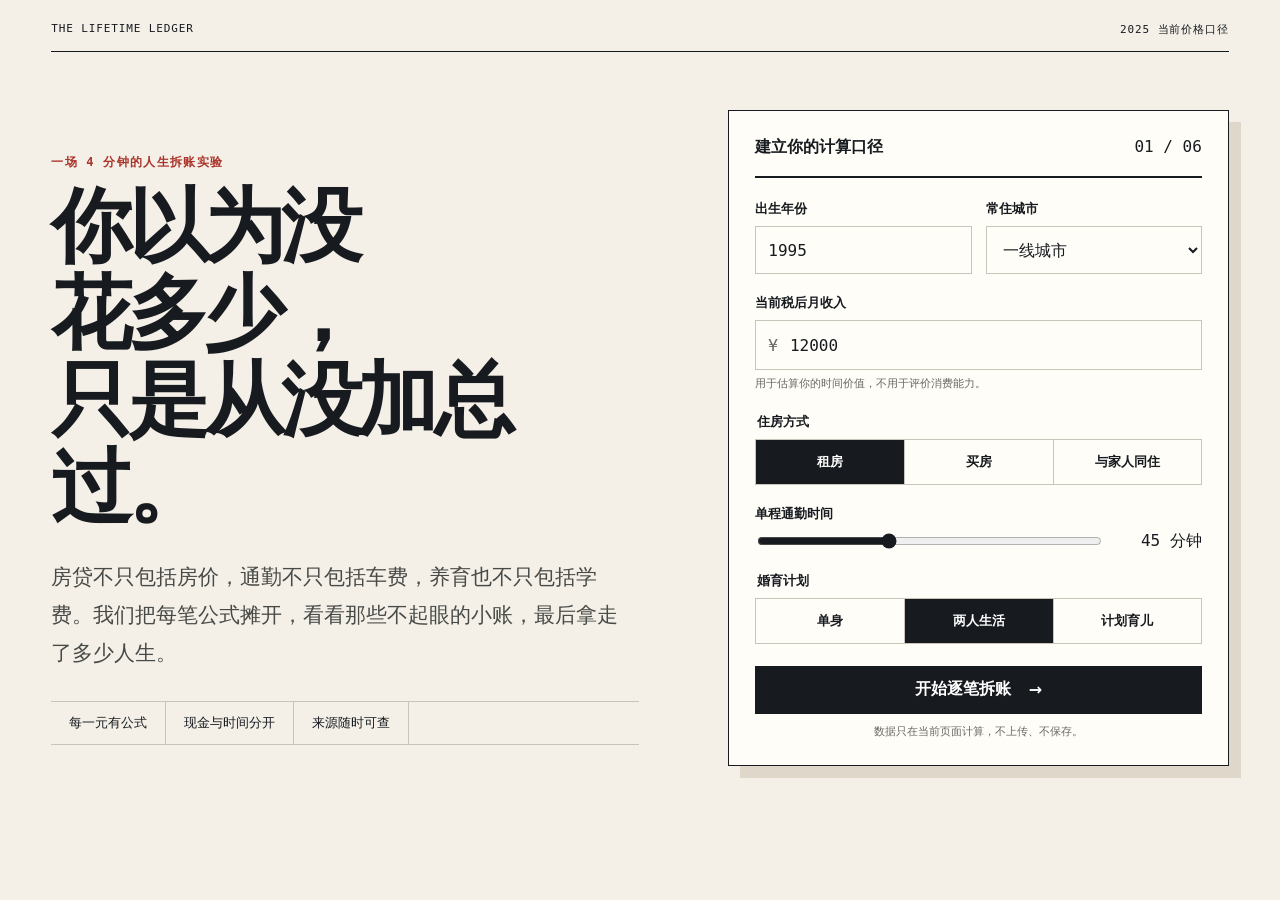
==== commit 05cb2cf3: "Revamp life bill experience" ====
--- a/index.html
+++ b/index.html
@@ -1,203 +1,126 @@
 <!doctype html>
 <html lang="zh-CN">
-  <head>
-    <meta charset="UTF-8" />
-    <meta name="viewport" content="width=device-width, initial-scale=1.0" />
-    <title>花光马斯克的钱</title>
-    <meta name="description" content="给你约 7.15 万亿元人民币预算，从劳力士、私人岛屿买到电影公司和科技公司，看看多久能花光马斯克的钱。" />
-    <meta name="keywords" content="花光马斯克的钱,马斯克财富模拟器,中文在线游戏,花钱模拟器,净值模拟器" />
-    <meta name="robots" content="index, follow" />
-    <link rel="canonical" href="https://puzelin35-cmyk.github.io/spend-musk-money/" />
-    <meta property="og:type" content="website" />
-    <meta property="og:locale" content="zh_CN" />
-    <meta property="og:title" content="花光马斯克的钱" />
-    <meta property="og:description" content="给你约 7.15 万亿元人民币预算，从奢侈品买到整家公司，看看多久能花光。" />
-    <meta property="og:url" content="https://puzelin35-cmyk.github.io/spend-musk-money/" />
-    <meta property="og:image" content="https://puzelin35-cmyk.github.io/spend-musk-money/assets/items/hero-rocket.jpg" />
-    <link rel="icon" type="image/svg+xml" href="assets/favicon.svg" />
-    <link rel="stylesheet" href="styles.css" />
-  </head>
-  <body>
-    <a class="skip-link" href="#shopping">跳到购物清单</a>
-    <main class="app">
-      <section class="stage" aria-label="花光马斯克的钱游戏控制台">
-        <img class="stage-bg" src="assets/items/hero-rocket.jpg" alt="火箭发射" width="1600" height="1067" fetchpriority="high" />
-        <div class="console-shell">
-          <div class="profile-chip" aria-label="马斯克资料卡">
-            <img src="assets/items/elon-musk-avatar.jpg" alt="埃隆·马斯克头像" width="116" height="116" />
-            <div>
-              <span>本局资产池</span>
-              <strong>Elon Musk 马斯克</strong>
-            </div>
-            <b>世界首富模式</b>
-          </div>
-
-          <div class="console-main">
-            <p class="console-label"><span></span>人民币资产局 · 从劳力士买到科技公司</p>
-            <h1>花光马斯克的钱</h1>
-            <p class="intro-copy">约 7.15 万亿元已经装进这台控制台。买奢侈品只是热身，真正的大单是岛屿、版权和整家公司。</p>
-          </div>
-
-          <div class="scale-ledger mobile-scale-ledger" aria-hidden="true">
-            <b>这笔钱约等于</b>
-            <span>LV Speedy 4.61 亿只</span>
-            <span>劳力士潜航者 7840 万只</span>
-            <span>苏梅岛别墅 143 万套</span>
-            <span>拉奈岛 3510 座</span>
-            <span>X 公司约 24 次</span>
-          </div>
-
-          <div class="balance-board" aria-label="余额面板">
-            <span>剩余余额</span>
-            <strong id="balanceText">¥7,148,817,000,000</strong>
-            <div class="meter" aria-label="已花费进度"><span id="spentMeter"></span></div>
-          </div>
-
-          <div class="console-stats" aria-label="游戏状态">
-            <div class="metric">
-              <span>已花费</span>
-              <strong id="spentText">¥0</strong>
-            </div>
-            <div class="metric">
-              <span>购物数量</span>
-              <strong id="itemCount">0</strong>
-            </div>
-            <div class="metric timer">
-              <span>挑战计时</span>
-              <strong id="timerText">不限时</strong>
-            </div>
-          </div>
-
-          <div class="console-actions">
-            <div class="actions">
-              <button class="primary" id="startGame" type="button">开始花钱</button>
-              <button class="secondary" id="resetGame" type="button">重开一局</button>
-            </div>
-            <div class="challenge" role="group" aria-label="挑战模式">
-              <button type="button" data-time="0" class="active">不限时</button>
-              <button type="button" data-time="30">30 秒</button>
-              <button type="button" data-time="60">60 秒</button>
-              <button type="button" data-time="300">300 秒</button>
-            </div>
+<head>
+  <meta charset="UTF-8" />
+  <meta name="viewport" content="width=device-width, initial-scale=1.0" />
+  <meta name="theme-color" content="#f4f0e8" />
+  <title>一生账单｜那些当时觉得没多少钱的支出</title>
+  <meta name="description" content="输入6项生活信息，逐笔拆开住房、通勤、婚育、照护和养老成本，看看一生的钱究竟花在了哪里。" />
+  <link rel="icon" type="image/svg+xml" href="assets/favicon.svg" />
+  <link rel="stylesheet" href="styles.css" />
+</head>
+<body>
+  <a class="skip-link" href="#main">跳到主要内容</a>
+  <main id="main">
+    <section id="intro" class="intro" aria-labelledby="title">
+      <div class="masthead"><span>THE LIFETIME LEDGER</span><span>2025 当前价格口径</span></div>
+      <div class="intro-grid">
+        <div class="intro-copy">
+          <p class="overline">一场 4 分钟的人生拆账实验</p>
+          <h1 id="title">你以为没花多少，<br />只是从没加总过。</h1>
+          <p class="deck">房贷不只包括房价，通勤不只包括车费，养育也不只包括学费。我们把每笔公式摊开，看看那些不起眼的小账，最后拿走了多少人生。</p>
+          <div class="promise-list" aria-label="体验说明">
+            <span>每一元有公式</span><span>现金与时间分开</span><span>来源随时可查</span>
           </div>
         </div>
-        <div class="scale-ledger desktop-scale-ledger" aria-hidden="true">
-          <b>这笔钱约等于</b>
-          <span>LV Speedy 4.61 亿只</span>
-          <span>劳力士潜航者 7840 万只</span>
-          <span>苏梅岛别墅 143 万套</span>
-          <span>拉奈岛 3510 座</span>
-          <span>X 公司约 24 次</span>
-        </div>
+
+        <form id="profileForm" class="profile-sheet">
+          <div class="sheet-head"><b>建立你的计算口径</b><span>01 / 06</span></div>
+          <div class="form-grid">
+            <label><span>出生年份</span><input id="birthYear" name="birthYear" type="number" min="1950" max="2010" value="1995" inputmode="numeric" required /></label>
+            <label><span>常住城市</span><select id="city" name="city"><option value="tier1">一线城市</option><option value="new1">新一线城市</option><option value="county">小城市 / 县城</option></select></label>
+            <label class="wide"><span>当前税后月收入</span><div class="money-input"><i>¥</i><input id="income" name="income" type="number" min="0" max="500000" step="500" value="12000" inputmode="numeric" required /></div><small>用于估算你的时间价值，不用于评价消费能力。</small></label>
+            <fieldset class="wide"><legend>住房方式</legend><div class="segmented"><label><input type="radio" name="housing" value="rent" checked /><span>租房</span></label><label><input type="radio" name="housing" value="buy" /><span>买房</span></label><label><input type="radio" name="housing" value="family" /><span>与家人同住</span></label></div></fieldset>
+            <label class="wide"><span>单程通勤时间</span><div class="range-line"><input id="commute" name="commute" type="range" min="0" max="120" step="5" value="45" /><output id="commuteOutput">45 分钟</output></div></label>
+            <fieldset class="wide"><legend>婚育计划</legend><div class="segmented"><label><input type="radio" name="family" value="single" /><span>单身</span></label><label><input type="radio" name="family" value="couple" checked /><span>两人生活</span></label><label><input type="radio" name="family" value="child" /><span>计划育儿</span></label></div></fieldset>
+          </div>
+          <button class="primary" type="submit">开始逐笔拆账 <span aria-hidden="true">→</span></button>
+          <p class="fine-print">数据只在当前页面计算，不上传、不保存。</p>
+        </form>
+      </div>
+    </section>
+
+    <section id="journey" class="journey" hidden aria-label="人生逐阶段拆账">
+      <header class="journey-head">
+        <button id="restartTop" class="link-button" type="button">重新填写</button>
+        <div class="timeline" id="timeline" aria-label="人生阶段"></div>
+        <span id="stageCounter">01 / 07</span>
+      </header>
+
+      <div class="journey-grid">
+        <section class="decision-panel" aria-labelledby="stageTitle">
+          <p id="stageAge" class="overline"></p>
+          <h2 id="stageTitle" tabindex="-1"></h2>
+          <p id="stageIntro" class="stage-intro"></p>
+          <div id="options" class="option-list" role="group" aria-label="选择这一阶段的路径"></div>
+          <p class="change-note">这里没有正确答案。改选后，右侧账单会立即重算。</p>
+        </section>
+
+        <section id="receipt" class="receipt" aria-labelledby="receiptTitle">
+          <div class="receipt-head">
+            <div><span>STATEMENT</span><h3 id="receiptTitle">等待选择</h3></div>
+            <div class="receipt-seal" id="receiptAge">—</div>
+          </div>
+          <div id="receiptEmpty" class="receipt-empty">选择一条人生路径后，这里会逐笔打印账单。</div>
+          <div id="receiptBody" hidden>
+            <div class="receipt-columns" aria-hidden="true"><span>项目 / 计算方式</span><span>金额</span></div>
+            <div id="receiptLines" class="receipt-lines"></div>
+            <div id="receiptSubtotal" class="receipt-subtotal"></div>
+            <div id="missedCost" class="missed-cost"></div>
+            <details id="sourceDetails" class="source-details"><summary>查看计算口径与来源</summary><div id="sourceContent"></div></details>
+          </div>
+          <div class="receipt-actions">
+            <button id="backBtn" class="secondary" type="button">上一阶段</button>
+            <button id="nextBtn" class="primary" type="button" disabled>确认这张账单</button>
+          </div>
+        </section>
+      </div>
+
+      <aside class="running-ledger" aria-label="累计账单">
+        <div><span>实际支付</span><b id="runningCash">¥0</b></div>
+        <div><span>时间折算</span><b id="runningTime">¥0</b></div>
+        <div><span>机会成本</span><b id="runningOpportunity">¥0</b></div>
+        <div class="running-total"><span>综合成本</span><b id="runningTotal">¥0</b></div>
+      </aside>
+    </section>
+
+    <section id="result" class="result" hidden aria-labelledby="resultTitle">
+      <div class="result-header">
+        <p class="overline">FINAL STATEMENT · 你走完了这一生</p>
+        <h2 id="resultTitle" tabindex="-1">钱没有突然消失。<br />它只是一笔一笔走了。</h2>
+      </div>
+
+      <section class="totals-table" aria-label="一生综合成本">
+        <div><span>实际支付</span><b id="finalCash">¥0</b></div>
+        <div><span>时间折算</span><b id="finalTime">¥0</b></div>
+        <div><span>机会成本</span><b id="finalOpportunity">¥0</b></div>
+        <div class="grand-total"><span>一生综合成本</span><b id="finalTotal">¥0</b></div>
+        <p id="finalRange"></p>
       </section>
 
-      <section class="reality-check" aria-label="普通人离马斯克有多远">
-        <div class="reality-head">
-          <p class="section-label">尺度换算</p>
-          <h2>普通人离马斯克有多远？</h2>
-          <p>先别急着买火箭，看看普通人想攒到这笔钱，需要把好运和工时拉到什么尺度。</p>
-        </div>
-        <div class="reality-grid">
-          <article class="reality-card">
-            <span>马斯克财富折合</span>
-            <strong id="worthCompact">约 7.15 万亿元</strong>
-            <p id="worthDetail">按实时富豪榜净值折算，口径见数据说明</p>
-          </article>
-          <article class="reality-card highlight">
-            <span>如果每天中一次 500 万</span>
-            <strong id="lotteryDays">约 143.0 万天</strong>
-            <p id="lotteryYears">约 3917 年，天天中奖也要从古代中到现在。</p>
-          </article>
-          <article class="reality-card">
-            <span>如果按平均工资上班</span>
-            <strong id="salaryYears">约 9986 万年</strong>
-            <p>按 2025 年城镇私营单位年均工资 71590 元估算。</p>
-          </article>
-        </div>
-        <p class="data-note">娱乐模拟：净值、汇率和彩票奖金会波动，页面采用固定口径方便比较。</p>
+      <section class="finding" aria-labelledby="findingTitle">
+        <p class="overline">最重要的发现</p>
+        <h3 id="findingTitle"></h3>
+        <p id="findingCopy"></p>
       </section>
 
-      <section class="controls" aria-label="购买控制">
-        <div class="control-group">
-          <label for="quantityNumber">每次买</label>
-          <div class="quantity-actions" role="group" aria-label="快捷数量">
-            <button type="button" data-qty="1" class="active">1</button>
-            <button type="button" data-qty="10">10</button>
-            <button type="button" data-qty="100">100</button>
-            <button type="button" data-qty="max">最多</button>
-          </div>
-          <div class="custom-quantity">
-            <span>自定义</span>
-            <input id="quantityNumber" name="quantity" type="number" min="1" max="999999" value="1" inputmode="numeric" autocomplete="off" aria-label="自定义每次购买数量" />
-          </div>
-          <output id="quantityText" class="visually-hidden" for="quantityNumber">1 件</output>
-        </div>
-      </section>
+      <div class="result-columns">
+        <section class="rank-section" aria-labelledby="rankTitle"><div class="section-head"><div><p class="overline">TOP 5</p><h3 id="rankTitle">最容易把你拖住的五笔账</h3></div><span>点击任意一笔查看公式</span></div><div id="topCosts" class="top-costs"></div></section>
+        <aside id="formulaInspector" class="formula-inspector" aria-live="polite"><p class="overline">金额追溯</p><h3>选择左侧任意一笔</h3><p>你会看到这笔钱花在哪里、怎么算，以及依据什么口径。</p></aside>
+      </div>
 
-      <section class="content-grid" id="shopping" aria-label="购物清单和战绩单">
-        <div>
-          <div class="section-head shop-tools">
-            <h2>购物清单</h2>
-            <div class="filters">
-              <input id="searchInput" name="search" type="search" placeholder="搜商品、火箭、地铁…" aria-label="搜索商品" autocomplete="off" />
-              <select id="sortSelect" name="sort" aria-label="排序">
-                <option value="priceAsc">价格从低到高</option>
-                <option value="priceDesc">价格从高到低</option>
-              </select>
-              <label class="owned-toggle">
-                <input id="ownedOnly" name="ownedOnly" type="checkbox" />
-                只看已买
-              </label>
-            </div>
-            <div class="category-pills" id="categoryPills" aria-label="分类快捷筛选"></div>
-          </div>
-          <div class="shop-grid" id="shopGrid"></div>
-        </div>
+      <section class="small-costs" aria-labelledby="smallTitle"><p class="overline">每天没觉得，最后很惊人</p><h3 id="smallTitle"></h3><div id="smallCostList"></div></section>
 
-        <aside class="receipt-panel" aria-label="小票和成就">
-          <div class="receipt-title">
-            <span>战绩单</span>
-            <strong id="spentPercentText">0%</strong>
-          </div>
-          <div class="receipt-stats" aria-label="战绩概览">
-            <div><span>最高单笔</span><strong id="biggestPurchaseText">¥0</strong></div>
-            <div><span>成就</span><strong id="unlockedCountText">0/9</strong></div>
-          </div>
-          <p class="live-toast" id="lastActionText" aria-live="polite">还没开买，先挑一个顺眼的。</p>
-          <div class="tabs" role="tablist">
-            <button class="tab active" type="button" data-tab="receipt" role="tab" aria-controls="receiptView" aria-selected="true">小票</button>
-            <button class="tab" type="button" data-tab="achievements" role="tab" aria-controls="achievementView" aria-selected="false">成就</button>
-          </div>
-          <div id="receiptView" class="tab-view active">
-            <div class="receipt-actions">
-              <button class="secondary" id="copyReceipt" type="button">复制战绩</button>
-              <button class="secondary" id="clearCart" type="button">清空购物车</button>
-            </div>
-            <p class="copy-status" id="copyStatus" role="status" aria-live="polite"></p>
-            <div class="empty-state" id="emptyReceipt">还没买东西。先从一块腕表，或者一座岛开始。</div>
-            <ul id="receiptList"></ul>
-          </div>
-          <div id="achievementView" class="tab-view">
-            <ul id="achievementList"></ul>
-          </div>
-        </aside>
-      </section>
+      <section class="self-section"><div><p class="overline">真正花给自己</p><h3 id="selfTitle"></h3><p id="selfCopy"></p></div><div class="self-number"><strong id="selfPercent">0%</strong><span id="selfCash">¥0</span></div></section>
 
-      <dialog id="finishDialog">
-        <div class="dialog-body">
-          <p class="section-label">结算完成</p>
-          <h2 id="finishTitle">你花光了全部预算</h2>
-          <p id="finishCopy"></p>
-          <div class="dialog-stats">
-            <span id="finishSpent"></span>
-            <span id="finishItems"></span>
-            <span id="finishAchievements"></span>
-          </div>
-          <button class="primary" id="playAgain" type="button">再玩一次</button>
-        </div>
-      </dialog>
-    </main>
+      <section class="parallel" aria-labelledby="parallelTitle"><p class="overline">只改一个决定</p><h3 id="parallelTitle">另一条人生会怎样？</h3><div id="whatIfButtons" class="what-if-buttons"></div><div id="whatIfResult" class="what-if-result">选择一个假设，系统只替换这一阶段并重新计算。</div></section>
 
-    <script src="app.js"></script>
-  </body>
+      <section id="shareCard" class="share-card"><span>一生账单</span><p id="shareLead"></p><strong id="shareTotal"></strong><blockquote id="shareQuote"></blockquote></section>
+      <div class="result-actions"><button id="copyResult" class="primary" type="button">复制这条发现</button><button id="restartBtn" class="secondary" type="button">换一种人生</button></div>
+      <p class="method-note">所有金额均为2025年当前价格口径下的互动估算，不叠加未来通胀，不构成财务建议。估算区间用于表达现实差异，而非制造个位数精度。</p>
+    </section>
+  </main>
+  <div id="toast" class="toast" role="status" aria-live="polite"></div>
+  <script src="app.js"></script>
+</body>
 </html>
--- a/styles.css
+++ b/styles.css
@@ -1,1244 +1,253 @@
 :root {
-  color-scheme: light;
-  --ink: #101820;
-  --muted: #52666c;
-  --panel: #f7f8f1;
-  --surface: #ffffff;
-  --console: #12282d;
-  --console-2: #19373c;
-  --line: #d7ded2;
-  --line-dark: rgba(255, 255, 255, 0.16);
-  --accent: #ff4d2e;
-  --signal: #b7df66;
-  --gold: #ffbc38;
-  --cash: #fff5d6;
-  --teal: #12716c;
-  --blue: #245b86;
-  --shadow-sm: 0 6px 8px rgba(16, 24, 32, 0.08);
-  --radius: 8px;
-  --z-sticky: 20;
-  --z-modal-backdrop: 40;
-  --z-modal: 50;
-}
-
-* {
-  box-sizing: border-box;
-}
-
-html {
-  scroll-behavior: smooth;
-}
-
-body {
-  margin: 0;
-  min-height: 100vh;
-  overflow-x: hidden;
-  background: #e9edf0;
+  --paper: #f4f0e8;
+  --sheet: #fffdf8;
+  --ink: #171b1f;
+  --muted: #686964;
+  --line: #c9c4b8;
+  --soft-line: #e4ded2;
+  --red: #a9342a;
+  --red-soft: #f6e8e3;
+  --green: #27594a;
+  --blue: #194e68;
+  --mono: "SFMono-Regular", "Roboto Mono", "JetBrains Mono", Consolas, monospace;
+  --serif: "Songti SC", "STSong", "Noto Serif SC", Georgia, serif;
+  --sans: "PingFang SC", "Microsoft YaHei", system-ui, sans-serif;
+  font-family: var(--sans);
   color: var(--ink);
-  font-family: ui-sans-serif, system-ui, -apple-system, BlinkMacSystemFont, "PingFang SC", "Microsoft YaHei", sans-serif;
-  -webkit-tap-highlight-color: rgba(255, 77, 46, 0.18);
-}
-
-button,
-input,
-select {
-  font: inherit;
-}
-
-button {
-  border: 0;
-  cursor: pointer;
-  touch-action: manipulation;
-}
-
-button:disabled {
-  cursor: not-allowed;
-}
-
-button:focus-visible,
-input:focus-visible,
-select:focus-visible {
-  outline: 3px solid rgba(183, 255, 95, 0.88);
-  outline-offset: 2px;
-}
-
-.app {
-  width: min(1200px, calc(100% - 32px));
-  margin: 0 auto;
-  padding: 22px 0 42px;
-}
-
-.skip-link {
-  position: fixed;
-  top: 10px;
-  left: 10px;
-  z-index: var(--z-modal);
-  transform: translateY(-140%);
-  border-radius: var(--radius);
-  background: var(--signal);
-  color: #173015;
-  padding: 10px 14px;
-  font-weight: 900;
-  text-decoration: none;
-  transition: transform 160ms ease-out;
-}
-
-.skip-link:focus-visible {
-  transform: translateY(0);
-}
-
-.stage {
-  position: relative;
-  min-height: 560px;
-  overflow: hidden;
-  border-radius: var(--radius);
-  background: var(--console);
-  isolation: isolate;
-}
-
-.stage::before {
-  content: "";
-  position: absolute;
-  inset: 14px;
-  z-index: 1;
-  pointer-events: none;
-  border: 1px solid rgba(255, 255, 255, 0.16);
-  border-radius: calc(var(--radius) - 2px);
-}
-
-.stage::after {
-  content: "";
-  position: absolute;
-  inset: 0;
-  z-index: 1;
-  background:
-    linear-gradient(90deg, rgba(18, 40, 45, 0.96) 0%, rgba(18, 40, 45, 0.86) 46%, rgba(18, 40, 45, 0.2) 100%),
-    linear-gradient(180deg, transparent 0, rgba(8, 18, 21, 0.2) 100%);
-}
-
-.stage-bg {
-  position: absolute;
-  inset: 0;
-  z-index: 0;
-  width: 100%;
-  height: 100%;
-  display: block;
-  object-fit: cover;
-}
-
-.console-shell {
-  position: relative;
-  z-index: 2;
-  width: min(790px, 100%);
-  min-height: 560px;
-  padding: clamp(20px, 4vw, 44px);
-  display: flex;
-  flex-direction: column;
-  justify-content: space-between;
-  gap: 22px;
-  color: #fff;
-}
-
-.profile-chip {
-  width: min(540px, 100%);
-  display: grid;
-  grid-template-columns: 64px minmax(0, 1fr) auto;
-  align-items: center;
-  gap: 12px;
-  padding: 10px;
-  border-radius: var(--radius);
-  background: rgba(255, 255, 255, 0.1);
-}
-
-.profile-chip img {
-  width: 64px;
-  height: 64px;
-  border-radius: 50%;
-  object-fit: cover;
-  border: 2px solid rgba(255, 255, 255, 0.82);
-}
-
-.profile-chip span,
-.profile-chip b {
-  display: block;
-  color: rgba(255, 255, 255, 0.72);
-  font-size: 12px;
-  font-weight: 800;
-}
-
-.profile-chip strong {
-  display: block;
-  margin-top: 4px;
-  font-size: 18px;
-  line-height: 1.15;
-  overflow-wrap: anywhere;
-}
-
-.profile-chip b {
-  justify-self: end;
-  padding: 7px 10px;
-  border-radius: 999px;
-  background: #d7ec9b;
-  color: #173015;
-  white-space: nowrap;
-}
-
-.console-main {
-  max-width: 680px;
-}
-
-.console-label,
-.section-label {
-  margin: 0 0 10px;
-  color: var(--accent);
-  font-size: 14px;
-  font-weight: 900;
-}
-
-.shop-tools .section-label {
-  margin-bottom: 4px;
-  color: #6a7b6f;
-}
-
-.console-label {
-  display: inline-flex;
-  align-items: center;
-  gap: 8px;
-  color: var(--signal);
-}
-
-.console-label span {
-  width: 8px;
-  height: 8px;
-  border-radius: 50%;
-  background: var(--signal);
-}
-
-h1,
-h2 {
-  margin: 0;
-  letter-spacing: 0;
-  text-wrap: balance;
-}
-
-h1 {
-  max-width: 680px;
-  font-size: 72px;
-  line-height: 0.98;
-}
-
-h2 {
-  font-size: 23px;
-  line-height: 1.25;
-}
-
-.intro-copy {
-  max-width: 62ch;
-  margin: 18px 0 0;
-  color: rgba(255, 255, 255, 0.82);
-  line-height: 1.75;
-  font-size: 17px;
-  text-wrap: pretty;
-}
-
-.balance-board {
-  width: min(720px, 100%);
-  padding: 18px 18px 16px;
-  border-radius: var(--radius);
-  background: rgba(9, 19, 22, 0.82);
-}
-
-.balance-board span,
-.metric span,
-.receipt-stats span,
-.reality-card span {
-  display: block;
-  color: var(--muted);
-  font-size: 13px;
-  font-weight: 900;
-}
-
-.balance-board span,
-.console-stats .metric span {
-  color: rgba(255, 255, 255, 0.65);
-}
-
-.balance-board strong {
-  display: block;
-  margin-top: 8px;
-  color: var(--cash);
-  font-size: 48px;
-  line-height: 1.02;
-  overflow-wrap: anywhere;
-  font-variant-numeric: tabular-nums;
-}
-
-.meter {
-  height: 13px;
-  margin-top: 16px;
-  overflow: hidden;
-  border-radius: 999px;
-  background: rgba(255, 255, 255, 0.16);
-}
-
-.meter span {
-  display: block;
-  width: 0;
-  height: 100%;
-  margin: 0;
-  border-radius: inherit;
-  background: var(--accent);
-}
-
-.console-stats {
-  display: grid;
-  grid-template-columns: repeat(3, minmax(0, 1fr));
-  gap: 10px;
-}
-
-.metric {
-  min-width: 0;
-  padding: 14px;
-  border-radius: var(--radius);
-  background: var(--surface);
-}
-
-.console-stats .metric {
-  background: rgba(255, 255, 255, 0.1);
-}
-
-.metric strong {
-  display: block;
-  margin-top: 8px;
-  font-size: 24px;
-  line-height: 1.05;
-  overflow-wrap: anywhere;
-  font-variant-numeric: tabular-nums;
-}
-
-.console-actions,
-.actions,
-.challenge,
-.tabs,
-.quantity-actions,
-.category-pills,
-.receipt-actions {
-  display: flex;
-  gap: 10px;
-  flex-wrap: wrap;
-}
-
-.console-actions {
-  align-items: center;
-  justify-content: space-between;
-}
-
-.primary,
-.secondary,
-.challenge button,
-.tab,
-.quantity-actions button,
-.category-pills button {
-  min-height: 44px;
-  border-radius: var(--radius);
-  padding: 0 16px;
-  font-weight: 900;
-  transition: transform 160ms ease-out, background-color 160ms ease-out, color 160ms ease-out;
-}
-
-.primary {
-  background: var(--accent);
-  color: #fff;
-}
-
-.secondary {
-  background: #e6ece6;
-  color: var(--ink);
-}
-
-.console-shell .secondary,
-.challenge button {
-  background: rgba(255, 255, 255, 0.12);
-  color: #fff;
-}
-
-.tab,
-.quantity-actions button,
-.category-pills button {
-  background: #e6ece6;
-  color: var(--ink);
-}
-
-.quantity-actions button {
-  min-width: 48px;
-  min-height: 38px;
-  padding-inline: 12px;
-}
-
-.quantity-actions button[data-qty="max"] {
-  min-width: 72px;
-}
-
-.primary:hover,
-.secondary:hover,
-.challenge button:hover,
-.tab:hover,
-.quantity-actions button:hover,
-.category-pills button:hover {
-  transform: translateY(-1px);
-}
-
-.primary:active {
-  transform: translateY(2px);
-}
-
-.challenge button.active,
-.tab.active,
-.quantity-actions button.active,
-.category-pills button.active {
-  background: var(--ink);
-  color: #fff;
-}
-
-.console-shell .challenge button.active {
-  background: var(--signal);
-  color: #173015;
-}
-
-.scale-ledger {
-  position: absolute;
-  top: 92px;
-  right: clamp(20px, 3vw, 42px);
-  width: min(300px, 24vw);
-  display: grid;
-  overflow: hidden;
-  padding: 12px;
-  border-radius: var(--radius);
-  background: rgba(6, 14, 16, 0.72);
-}
-
-.mobile-scale-ledger {
-  display: none;
-}
-
-.desktop-scale-ledger {
-  z-index: 2;
-}
-
-.scale-ledger b,
-.scale-ledger span {
-  display: flex;
-  align-items: center;
-  min-height: 30px;
-  border-bottom: 1px solid rgba(255, 255, 255, 0.12);
-  color: #dcebb4;
-  font-size: 13px;
-  font-weight: 850;
-  white-space: nowrap;
-}
-
-.scale-ledger b {
-  min-height: 24px;
-  color: rgba(255, 255, 255, 0.68);
-  font-size: 12px;
-}
-
-.scale-ledger span:last-child {
-  border-bottom: 0;
-}
-
-.reality-check {
-  display: grid;
-  grid-template-columns: minmax(260px, 0.72fr) minmax(0, 1.55fr);
-  gap: 16px;
-  align-items: stretch;
-  margin: 16px 0 14px;
-  border-radius: var(--radius);
-  background: var(--panel);
-  padding: clamp(16px, 2.4vw, 22px);
-  border: 1px solid rgba(16, 24, 32, 0.05);
-}
-
-.reality-head {
-  display: grid;
-  gap: 8px;
-  align-content: start;
-}
-
-.reality-head p {
-  margin: 0;
-  color: #31484d;
-  line-height: 1.65;
-}
-
-.reality-grid {
-  display: grid;
-  grid-template-columns: repeat(3, minmax(0, 1fr));
-  gap: 8px;
-}
-
-.reality-card {
-  min-height: 0;
-  padding: 13px 14px;
-  border-radius: var(--radius);
-  background: #fff;
-  box-shadow: inset 0 0 0 1px rgba(16, 24, 32, 0.04);
-  display: grid;
-  grid-template-columns: 1fr;
-  gap: 10px;
-  align-content: space-between;
-}
-
-.reality-card.highlight {
-  background: #1a3034;
-  color: #fff;
-  border-left: 4px solid var(--signal);
-}
-
-.reality-card.highlight span,
-.reality-card.highlight p {
-  color: rgba(255, 255, 255, 0.72);
-}
-
-.reality-card strong {
-  display: block;
-  margin: 0;
-  font-size: clamp(25px, 2.7vw, 34px);
-  line-height: 1.04;
-  overflow-wrap: anywhere;
-  font-variant-numeric: tabular-nums;
-}
-
-.reality-card p,
-.data-note {
-  margin: 0;
-  color: #52656d;
-  line-height: 1.55;
-}
-
-.data-note {
-  grid-column: 1 / -1;
-  margin-top: 0;
-  padding-top: 12px;
-  border-top: 1px solid rgba(16, 24, 32, 0.07);
-  font-size: 13px;
-  font-weight: 800;
-}
-
-.controls {
-  display: block;
-  gap: 18px;
-  border-radius: var(--radius);
-  background: var(--surface);
-  border: 0;
-  padding: 8px 12px;
-  margin-bottom: 14px;
-  box-shadow: 0 2px 8px rgba(16, 24, 32, 0.06);
-}
-
-.control-group {
-  width: 100%;
-  display: grid;
-  grid-template-columns: auto auto minmax(180px, 1fr);
-  gap: 8px 14px;
-  align-items: center;
-}
-
-.control-group label,
-.control-group output {
-  font-weight: 900;
-  color: #31484d;
-}
-
-.custom-quantity {
-  justify-self: end;
-  display: flex;
-  align-items: center;
-  gap: 8px;
-  color: #526468;
-  font-size: 13px;
-  font-weight: 800;
-}
-
-.custom-quantity input {
-  width: 96px;
-  min-height: 38px;
-}
-
-.visually-hidden {
-  position: absolute !important;
-  width: 1px !important;
-  height: 1px !important;
-  padding: 0 !important;
-  margin: -1px !important;
-  overflow: hidden !important;
-  clip: rect(0, 0, 0, 0) !important;
-  white-space: nowrap !important;
-  border: 0 !important;
-}
-
-input[type="number"],
-input[type="search"],
-select {
-  min-height: 42px;
-  min-width: 0;
-  border: 1px solid var(--line);
-  border-radius: var(--radius);
-  padding: 0 12px;
-  background: #fff;
-  color: var(--ink);
-}
-
-.filters input,
-.filters select {
-  background: #fbfcf8;
-}
-
-input[type="number"] {
-  accent-color: var(--teal);
-}
-
-.content-grid {
-  display: grid;
-  grid-template-columns: minmax(0, 1fr) 320px;
-  gap: 18px;
-  min-width: 0;
-}
-
-.content-grid > * {
-  min-width: 0;
-}
-
-.section-head {
-  display: flex;
-  align-items: flex-end;
-  justify-content: space-between;
-  gap: 16px;
-  margin-bottom: 12px;
-}
-
-.shop-tools {
-  display: grid;
-  grid-template-columns: auto minmax(0, 1fr);
-  align-items: center;
-  gap: 10px 16px;
-  padding: 14px 16px 10px;
-  border: 0;
-  border-radius: var(--radius);
-  background: var(--surface);
-  box-shadow: 0 2px 8px rgba(16, 24, 32, 0.06);
-}
-
-.shop-tools h2 {
-  margin: 0;
-  font-size: 20px;
-  white-space: nowrap;
-}
-
-.filters {
-  display: grid;
-  grid-template-columns: minmax(210px, 1fr) minmax(132px, 0.36fr) auto;
-  gap: 8px;
-  align-items: center;
-}
-
-.owned-toggle {
-  min-height: 42px;
-  display: inline-flex;
-  align-items: center;
-  gap: 8px;
-  color: #31484d;
-  font-weight: 900;
-  white-space: nowrap;
-}
-
-.category-pills {
-  grid-column: 1 / -1;
-  margin: 0;
-  overflow-x: auto;
-  flex-wrap: nowrap;
-  gap: 4px;
-  padding: 7px 0 0;
-  border-top: 1px solid #edf0ea;
-}
-
-.category-pills button {
-  min-height: 34px;
-  flex: 0 0 auto;
-  padding-inline: 12px;
-  background: transparent;
-  color: #526468;
-  box-shadow: none;
-}
-
-.category-pills button.active {
-  background: #edf2e8;
-  color: var(--ink);
-}
-
-.shop-grid {
-  display: grid;
-  grid-template-columns: repeat(2, minmax(0, 1fr));
-  gap: 12px;
-  min-width: 0;
-}
-
-.shop-card {
-  width: 100%;
-  min-width: 0;
-  min-height: 176px;
-  overflow: hidden;
-  display: grid;
-  grid-template-columns: 142px minmax(0, 1fr);
-  border-radius: var(--radius);
-  background: var(--surface);
-  box-shadow: var(--shadow-sm);
-  transition: transform 160ms ease-out, box-shadow 160ms ease-out, background-color 160ms ease-out;
-}
-
-.shop-card.is-bought {
-  background: #fff8ed;
-}
-
-.shop-card:hover {
-  transform: translateY(-2px);
-  box-shadow: 0 8px 12px rgba(16, 24, 32, 0.11);
-}
-
-.item-art {
-  position: relative;
-  min-height: 100%;
-  overflow: hidden;
-  background: #dfe8df;
-}
-
-.item-art img {
-  width: 100%;
-  height: 100%;
-  display: block;
-  object-fit: cover;
-  transition: transform 180ms ease-out;
-}
-
-.shop-card:hover .item-art img {
-  transform: scale(1.03);
-}
-
-.image-fallback.failed::after {
-  content: attr(data-fallback);
-  position: absolute;
-  inset: 0;
-  display: grid;
-  place-items: center;
-  padding: 18px;
-  text-align: center;
-  color: #24424a;
-  font-weight: 900;
-}
-
-.item-body {
-  min-width: 0;
-  padding: 13px;
-  display: flex;
-  flex-direction: column;
-  gap: 8px;
-}
-
-.item-head {
-  display: flex;
-  align-items: center;
-  justify-content: space-between;
-  gap: 8px;
-}
-
-.badge {
-  display: inline-flex;
-  align-items: center;
-  min-height: 24px;
-  border-radius: 999px;
-  padding: 0 9px;
-  font-size: 12px;
-  font-weight: 900;
-  white-space: nowrap;
-}
-
-.badge {
-  background: #ffece7;
-  color: #c63c28;
-}
-
-.item-name {
-  font-size: 17px;
-  line-height: 1.25;
-  font-weight: 950;
-  overflow-wrap: anywhere;
-}
-
-.owned {
-  color: var(--muted);
-  font-size: 13px;
-  white-space: nowrap;
-}
-
-.price {
-  color: #d83324;
-  font-weight: 950;
-  font-size: 20px;
-  line-height: 1.05;
-  overflow-wrap: anywhere;
-  font-variant-numeric: tabular-nums;
-}
-
-.price::before {
-  content: "参考价 ";
-  color: #6b7d5c;
-  font-size: 12px;
-  font-weight: 900;
-}
-
-.item-actions {
-  display: grid;
-  grid-template-columns: 1fr 1fr;
-  gap: 8px;
-  margin-top: auto;
-}
-
-.buy,
-.sell {
-  min-width: 0;
-  min-height: 38px;
-  border-radius: var(--radius);
-  padding: 0 8px;
-  font-weight: 950;
-  transition: transform 140ms ease-out, background-color 140ms ease-out, opacity 140ms ease-out;
-}
-
-.buy {
-  color: #fff;
-  background: var(--accent);
-}
-
-.sell {
-  color: var(--ink);
-  background: #e7ece7;
-}
-
-.buy:hover,
-.sell:hover {
-  transform: translateY(-1px);
-}
-
-.buy:disabled,
-.sell:disabled {
-  opacity: 0.44;
-}
-
-.receipt-panel {
-  position: sticky;
-  z-index: var(--z-sticky);
-  top: 16px;
-  align-self: start;
-  max-height: calc(100vh - 32px);
-  overflow: auto;
-  border-radius: var(--radius);
-  background:
-    linear-gradient(180deg, #fffdf7, #fff8ed);
-  padding: 13px;
-  box-shadow: var(--shadow-sm);
-}
-
-.receipt-title {
-  display: flex;
-  align-items: baseline;
-  justify-content: space-between;
-  gap: 12px;
-  margin-bottom: 12px;
-  padding-bottom: 10px;
-  border-bottom: 1px dashed #d8cdb6;
-}
-
-.receipt-title span {
-  color: #d83324;
-  font-size: 20px;
-  font-weight: 950;
-}
-
-.receipt-title strong {
-  font-size: 28px;
-  font-variant-numeric: tabular-nums;
-}
-
-.receipt-stats {
-  display: grid;
-  grid-template-columns: 1fr 1fr;
-  gap: 8px;
-  margin-bottom: 10px;
-}
-
-.receipt-stats div {
-  min-width: 0;
-  border-radius: var(--radius);
-  background: #f1f3ec;
-  padding: 10px;
-}
-
-.receipt-stats strong {
-  display: block;
-  margin-top: 5px;
-  overflow-wrap: anywhere;
-  font-size: 15px;
-  line-height: 1.18;
-  font-variant-numeric: tabular-nums;
-}
-
-.live-toast {
-  min-height: 42px;
-  margin: 0 0 10px;
-  border-radius: var(--radius);
-  background: #192d31;
-  color: #fff;
-  padding: 10px 12px;
-  line-height: 1.45;
-  font-size: 13px;
-  font-weight: 850;
-}
-
-.live-toast::before {
-  content: "刚刚：";
-  color: var(--signal);
-}
-
-.tab-view {
-  display: none;
-  padding-top: 12px;
-}
-
-.tab-view.active {
-  display: block;
-}
-
-.empty-state {
-  color: var(--muted);
-  line-height: 1.7;
-  padding: 18px 4px;
-}
-
-.shop-empty {
-  grid-column: 1 / -1;
-  background: #fff;
-  border-radius: var(--radius);
-  padding: 28px;
-}
-
-.receipt-actions {
-  margin-bottom: 8px;
-}
-
-.receipt-actions .secondary {
-  min-height: 38px;
-  padding: 0 12px;
-}
-
-.copy-status {
-  margin: 0;
-  color: var(--teal);
-  font-size: 13px;
-  font-weight: 850;
-  line-height: 1.5;
-  white-space: pre-wrap;
-}
-
-ul {
-  list-style: none;
-  margin: 0;
-  padding: 0;
-}
-
-#receiptList li,
-#achievementList li {
-  border-top: 1px solid var(--line);
-  padding: 12px 0;
-  line-height: 1.45;
-}
-
-.receipt-row {
-  display: flex;
-  justify-content: space-between;
-  gap: 10px;
-}
-
-.receipt-row b,
-.achievement-title {
-  font-weight: 950;
-}
-
-.achievement-locked {
-  opacity: 0.45;
-}
-
-dialog {
-  width: min(460px, calc(100% - 32px));
-  border: 0;
-  border-radius: var(--radius);
-  padding: 0;
-  background: #fffdf7;
-  color: var(--ink);
-  box-shadow: var(--shadow-sm);
-  z-index: var(--z-modal);
-}
-
-dialog::backdrop {
-  background: rgba(6, 21, 25, 0.58);
-  z-index: var(--z-modal-backdrop);
-}
-
-.dialog-body {
-  padding: 28px;
-}
-
-.dialog-body h2 {
-  font-size: 34px;
-}
-
-.dialog-body p {
-  color: #30474f;
-  line-height: 1.65;
-}
-
-.dialog-stats {
-  display: grid;
-  gap: 8px;
-  margin: 18px 0;
-  color: var(--muted);
-  font-weight: 850;
-}
-
-.balance-tick {
-  animation: numberTick 180ms ease-out;
-}
-
-.deal-flash {
-  animation: dealFlash 220ms ease-out;
-}
-
-.toast-flash {
-  animation: toastFlash 220ms ease-out;
-}
-
-@keyframes numberTick {
-  50% {
-    transform: translateY(-2px);
-    color: var(--signal);
-  }
-}
-
-@keyframes dealFlash {
-  50% {
-    background: #fff0d1;
-  }
-}
-
-@keyframes toastFlash {
-  50% {
-    transform: translateY(-1px);
-    background: #284a36;
-  }
+  background: var(--paper);
+}
+* { box-sizing: border-box; }
+html { scroll-behavior: smooth; }
+body { margin: 0; min-width: 320px; background: var(--paper); }
+button, input, select { font: inherit; }
+button { cursor: pointer; touch-action: manipulation; }
+button:focus-visible, input:focus-visible, select:focus-visible, summary:focus-visible { outline: 3px solid rgba(25,78,104,.28); outline-offset: 3px; }
+[hidden] { display: none !important; }
+.skip-link { position: fixed; left: 12px; top: 12px; z-index: 100; padding: 11px 14px; color: #fff; background: var(--ink); opacity: 0; transform: translateY(-140%); pointer-events: none; }
+.skip-link:focus-visible { opacity: 1; transform: none; pointer-events: auto; }
+.overline { margin: 0 0 12px; color: var(--red); font-family: var(--mono); font-size: 12px; font-weight: 700; letter-spacing: .11em; text-transform: uppercase; }
+.primary, .secondary, .link-button { min-height: 48px; border: 1px solid var(--ink); font-weight: 700; transition: background .2s, color .2s, transform .2s; }
+.primary { display: inline-flex; align-items: center; justify-content: center; gap: 18px; padding: 0 22px; color: #fff; background: var(--ink); }
+.primary:hover:not(:disabled) { background: var(--blue); }
+.primary:active:not(:disabled), .secondary:active, .option:active { transform: scale(.985); }
+.primary:disabled { cursor: not-allowed; opacity: .35; }
+.secondary { padding: 0 20px; color: var(--ink); background: transparent; }
+.secondary:hover:not(:disabled) { background: #eee9df; }
+.secondary:disabled { cursor: not-allowed; opacity: .3; }
+.link-button { padding: 0; border: 0; background: transparent; text-decoration: underline; text-underline-offset: 4px; }
+
+.intro { min-height: 100dvh; padding: 22px clamp(18px, 4vw, 64px) 64px; }
+.masthead { display: flex; justify-content: space-between; padding-bottom: 14px; border-bottom: 1px solid var(--ink); font-family: var(--mono); font-size: 11px; letter-spacing: .08em; }
+.intro-grid { width: min(1320px, 100%); margin: 58px auto 0; display: grid; grid-template-columns: 1.08fr .92fr; gap: clamp(42px, 7vw, 100px); align-items: start; }
+.intro-copy { padding-top: 44px; }
+h1 { max-width: 780px; margin: 0; font-family: var(--serif); font-size: clamp(48px, 6.3vw, 92px); font-weight: 700; line-height: 1.08; letter-spacing: -.055em; text-wrap: balance; }
+.deck { max-width: 680px; margin: 28px 0; color: #484a47; font-family: var(--serif); font-size: clamp(17px, 2vw, 21px); line-height: 1.8; }
+.promise-list { display: flex; flex-wrap: wrap; gap: 0; border-top: 1px solid var(--line); border-bottom: 1px solid var(--line); }
+.promise-list span { padding: 12px 18px; border-right: 1px solid var(--line); font-size: 13px; }
+.profile-sheet { padding: 26px; background: var(--sheet); border: 1px solid var(--ink); box-shadow: 12px 12px 0 #ded7ca; }
+.sheet-head { display: flex; justify-content: space-between; padding-bottom: 18px; border-bottom: 2px solid var(--ink); font-family: var(--mono); }
+.form-grid { display: grid; grid-template-columns: 1fr 1fr; gap: 20px 14px; margin: 22px 0; }
+.form-grid label > span, legend { display: block; margin-bottom: 8px; font-size: 13px; font-weight: 700; }
+.form-grid input[type="number"], .form-grid select { width: 100%; height: 48px; padding: 0 12px; color: var(--ink); background: transparent; border: 1px solid var(--line); border-radius: 0; font-family: var(--mono); font-size: 16px; }
+.form-grid small { display: block; margin-top: 6px; color: var(--muted); font-size: 11px; line-height: 1.5; }
+.wide { grid-column: 1 / -1; }
+fieldset { margin: 0; padding: 0; border: 0; }
+.money-input { display: flex; align-items: center; border: 1px solid var(--line); }
+.money-input i { padding-left: 12px; color: var(--muted); font-family: var(--mono); font-style: normal; }
+.money-input input { border: 0 !important; }
+.segmented { display: grid; grid-template-columns: repeat(3, 1fr); }
+.segmented label { position: relative; }
+.segmented input { position: absolute; opacity: 0; }
+.segmented span { min-height: 46px; display: grid !important; place-items: center; margin: 0 !important; padding: 8px; border: 1px solid var(--line); border-right: 0; font-size: 13px !important; transition: .2s; }
+.segmented label:last-child span { border-right: 1px solid var(--line); }
+.segmented input:checked + span { color: #fff; background: var(--ink); }
+.segmented input:focus-visible + span { outline: 3px solid rgba(25,78,104,.28); outline-offset: 2px; }
+.range-line { display: grid; grid-template-columns: 1fr 88px; gap: 14px; align-items: center; }
+.range-line input { width: 100%; accent-color: var(--ink); }
+.range-line output { font-family: var(--mono); text-align: right; }
+.profile-sheet > .primary { width: 100%; }
+.fine-print { margin: 10px 0 0; color: var(--muted); font-size: 11px; text-align: center; }
+
+.journey { width: min(1420px, 100%); min-height: 100dvh; margin: auto; padding: 22px clamp(14px, 3vw, 44px) 130px; }
+.journey-head { display: grid; grid-template-columns: 110px 1fr 70px; gap: 24px; align-items: center; padding-bottom: 20px; border-bottom: 1px solid var(--ink); }
+.journey-head > span { font-family: var(--mono); text-align: right; }
+.timeline { display: grid; grid-template-columns: repeat(7, 1fr); }
+.timeline span { position: relative; display: flex; align-items: center; gap: 6px; color: #8b8982; font-family: var(--mono); font-size: 9px; }
+.timeline span::after { content: ""; position: absolute; z-index: -1; left: 9px; right: -4px; top: 6px; height: 1px; background: var(--line); }
+.timeline span:last-child::after { display: none; }
+.timeline i { width: 13px; height: 13px; background: var(--paper); border: 1px solid var(--line); border-radius: 50%; }
+.timeline .done i, .timeline .active i { background: var(--red); border-color: var(--red); }
+.timeline .active { color: var(--ink); font-weight: 700; }
+.journey-grid { display: grid; grid-template-columns: minmax(320px, .82fr) minmax(520px, 1.18fr); gap: clamp(34px, 6vw, 90px); align-items: start; margin-top: 54px; }
+.decision-panel { position: sticky; top: 24px; }
+.decision-panel h2 { margin: 0; font-family: var(--serif); font-size: clamp(38px, 4.8vw, 68px); line-height: 1.12; letter-spacing: -.045em; }
+.stage-intro { max-width: 600px; margin: 22px 0 30px; color: var(--muted); font-family: var(--serif); font-size: 17px; line-height: 1.75; }
+.option-list { border-top: 1px solid var(--ink); }
+.option { width: 100%; min-height: 84px; display: grid; grid-template-columns: 1fr; gap: 7px; padding: 15px 44px 15px 14px; position: relative; text-align: left; color: var(--ink); background: transparent; border: 0; border-bottom: 1px solid var(--line); }
+.option::after { content: "+"; position: absolute; right: 12px; top: 24px; font-family: var(--mono); font-size: 22px; }
+.option:hover { background: rgba(255,255,255,.42); }
+.option.selected { color: #fff; background: var(--ink); }
+.option.selected::after { content: "✓"; }
+.option span { display: flex; gap: 10px; align-items: center; font-size: 16px; font-weight: 700; }
+.option em { padding: 3px 6px; color: var(--red); background: var(--red-soft); font-size: 9px; font-style: normal; letter-spacing: .08em; }
+.option small { color: var(--muted); font-size: 12px; }
+.option.selected small { color: #cbc9c3; }
+.change-note { color: var(--muted); font-size: 11px; }
+.receipt { position: relative; padding: 28px; background: var(--sheet); border: 1px solid var(--ink); box-shadow: 14px 14px 0 #ded7ca; }
+.receipt::before, .receipt::after { content: ""; position: absolute; left: 0; right: 0; height: 8px; background: repeating-linear-gradient(90deg, transparent 0 10px, var(--paper) 10px 20px); }
+.receipt::before { top: -1px; }.receipt::after { bottom: -1px; }
+.receipt-head { display: flex; justify-content: space-between; align-items: start; padding-bottom: 20px; border-bottom: 3px double var(--ink); }
+.receipt-head span { font-family: var(--mono); font-size: 10px; letter-spacing: .15em; }
+.receipt-head h3 { margin: 6px 0 0; font-family: var(--serif); font-size: 31px; }
+.receipt-seal { padding: 7px 9px; color: var(--red); border: 1px solid var(--red); font-family: var(--mono); font-size: 11px; transform: rotate(2deg); }
+.receipt-empty { min-height: 370px; display: grid; place-items: center; color: var(--muted); border-bottom: 1px dashed var(--line); text-align: center; }
+.receipt-columns { display: grid; grid-template-columns: 1fr 120px; padding: 14px 0 8px; color: var(--muted); border-bottom: 1px solid var(--line); font-family: var(--mono); font-size: 10px; }
+.receipt-columns span:last-child { text-align: right; }
+.receipt-line { display: grid; grid-template-columns: minmax(0, 1fr) 120px; gap: 12px; padding: 14px 0; border-bottom: 1px dashed var(--soft-line); }
+.receipt-line b, .receipt-line span, .receipt-line small { display: block; }
+.receipt-line b { margin-bottom: 5px; }
+.receipt-line span { color: var(--muted); font-family: var(--mono); font-size: 11px; line-height: 1.5; overflow-wrap: anywhere; }
+.receipt-line small { width: max-content; margin-top: 6px; padding: 2px 5px; color: var(--blue); background: #e5eff2; font-size: 9px; }
+.receipt-line strong { align-self: start; font-family: var(--mono); text-align: right; font-size: 14px; font-variant-numeric: tabular-nums; }
+.receipt-subtotal { padding: 14px 0; border-bottom: 2px solid var(--ink); }
+.receipt-subtotal > div { display: flex; justify-content: space-between; gap: 20px; padding: 5px 0; font-family: var(--mono); font-size: 12px; }
+.receipt-subtotal .total { margin-top: 8px; padding-top: 12px; border-top: 1px solid var(--ink); font-size: 15px; font-weight: 800; }
+.missed-cost { margin: 18px 0; padding: 16px; background: var(--red-soft); border-left: 4px solid var(--red); }
+.missed-cost span { color: var(--red); font-family: var(--mono); font-size: 10px; font-weight: 800; letter-spacing: .1em; }
+.missed-cost b { display: block; margin-top: 7px; }
+.missed-cost p { margin: 6px 0 0; color: #6b433e; font-size: 11px; line-height: 1.55; }
+.source-details { padding: 12px 0; border-bottom: 1px solid var(--line); }
+.source-details summary { min-height: 44px; display: flex; align-items: center; cursor: pointer; font-weight: 700; }
+.source-details article, .inspect-sources article { padding: 12px 0; border-top: 1px solid var(--soft-line); }
+.source-details article b, .source-details article span, .inspect-sources article b, .inspect-sources article span { display: block; }
+.source-details article span, .inspect-sources article span { margin-top: 4px; color: var(--muted); font-family: var(--mono); font-size: 10px; }
+.source-details article p, .inspect-sources article p { margin: 7px 0; color: var(--muted); font-size: 11px; line-height: 1.55; }
+.source-details a, .inspect-sources a { color: var(--blue); font-size: 11px; }
+.receipt-actions { display: flex; justify-content: space-between; gap: 12px; margin-top: 22px; }
+.print-in { animation: printIn .28s ease-out; }
+@keyframes printIn { from { transform: translateY(5px); opacity: .8; } }
+.running-ledger { position: fixed; z-index: 10; left: 50%; bottom: 14px; transform: translateX(-50%); width: min(850px, calc(100% - 28px)); display: grid; grid-template-columns: repeat(4, 1fr); color: #fff; background: rgba(23,27,31,.96); box-shadow: 0 8px 30px rgba(0,0,0,.18); backdrop-filter: blur(12px); }
+.running-ledger > div { padding: 12px 16px; border-right: 1px solid #515354; }
+.running-ledger > div:last-child { border: 0; }
+.running-ledger span, .running-ledger b { display: block; }
+.running-ledger span { color: #b7b7b2; font-size: 10px; }
+.running-ledger b { margin-top: 4px; font-family: var(--mono); font-size: 14px; font-variant-numeric: tabular-nums; }
+.running-ledger .running-total { background: var(--red); }
+
+.result { width: min(1260px, 100%); margin: auto; padding: 70px clamp(16px, 4vw, 54px); }
+.result-header { max-width: 1000px; padding-bottom: 44px; border-bottom: 1px solid var(--ink); }
+.result-header h2 { margin: 0; font-family: var(--serif); font-size: clamp(44px, 7vw, 88px); line-height: 1.08; letter-spacing: -.05em; }
+.totals-table { margin-top: 32px; background: var(--sheet); border-top: 2px solid var(--ink); border-bottom: 2px solid var(--ink); }
+.totals-table > div { display: grid; grid-template-columns: 1fr auto; padding: 15px 12px; border-bottom: 1px solid var(--line); }
+.totals-table b { font-family: var(--mono); font-size: clamp(19px, 3vw, 30px); font-variant-numeric: tabular-nums; }
+.totals-table .grand-total { color: #fff; background: var(--ink); border: 0; }
+.totals-table .grand-total span { font-weight: 800; }
+.totals-table p { margin: 0; padding: 10px 12px; color: var(--muted); font-size: 11px; }
+.finding { margin: 70px 0; padding: clamp(26px, 5vw, 60px); color: #fff; background: var(--red); }
+.finding .overline { color: #ffd7ce; }
+.finding h3 { max-width: 950px; margin: 0; font-family: var(--serif); font-size: clamp(36px, 5.8vw, 72px); line-height: 1.12; }
+.finding > p:last-child { max-width: 760px; margin: 24px 0 0; color: #f7ddd8; font-size: 16px; line-height: 1.75; }
+.result-columns { display: grid; grid-template-columns: 1.3fr .7fr; gap: 24px; align-items: start; }
+.rank-section, .formula-inspector, .small-costs, .self-section, .parallel { background: var(--sheet); border: 1px solid var(--ink); }
+.rank-section { padding: 28px; }
+.section-head { display: flex; justify-content: space-between; gap: 20px; align-items: end; margin-bottom: 18px; }
+.section-head h3, .small-costs h3, .self-section h3, .parallel h3 { margin: 0; font-family: var(--serif); font-size: clamp(27px, 3.5vw, 42px); }
+.section-head > span { max-width: 180px; color: var(--muted); font-size: 10px; text-align: right; }
+.top-costs { border-top: 1px solid var(--ink); }
+.top-costs button { width: 100%; min-height: 82px; display: grid; grid-template-columns: 34px 1fr auto; gap: 12px; align-items: center; padding: 12px 0; color: var(--ink); text-align: left; background: transparent; border: 0; border-bottom: 1px solid var(--line); }
+.top-costs button:hover { background: #f4f0e8; }
+.top-costs button > span { color: var(--red); font-family: var(--mono); }
+.top-costs b, .top-costs small { display: block; }
+.top-costs small { margin-top: 5px; color: var(--muted); font-family: var(--mono); font-size: 10px; }
+.top-costs strong { font-family: var(--mono); font-size: 16px; }
+.formula-inspector { position: sticky; top: 20px; padding: 28px; background: var(--ink); color: #fff; }
+.formula-inspector .overline { color: #f1aaa2; }
+.formula-inspector h3 { margin: 0 0 18px; font-family: var(--serif); font-size: 30px; }
+.formula-inspector code { display: block; padding: 14px; color: #f6e8e3; background: #292d31; font-family: var(--mono); font-size: 11px; line-height: 1.65; white-space: normal; }
+.formula-inspector > p { color: #bfc0bd; font-size: 12px; line-height: 1.6; }
+.inspect-values { margin: 16px 0; border-top: 1px solid #555; }
+.inspect-values div { display: flex; justify-content: space-between; gap: 14px; padding: 9px 0; border-bottom: 1px solid #555; font-family: var(--mono); font-size: 11px; }
+.formula-inspector .inspect-sources article { border-color: #555; }
+.formula-inspector .inspect-sources article p, .formula-inspector .inspect-sources article span { color: #aaa; }
+.formula-inspector a { color: #b8e4f3; }
+.small-costs { margin-top: 24px; padding: 28px; }
+.small-costs h3 { margin-bottom: 20px; }
+#smallCostList { display: grid; grid-template-columns: 1fr 1fr; border-top: 1px solid var(--ink); }
+#smallCostList > div { display: flex; justify-content: space-between; gap: 20px; padding: 16px 12px 16px 0; border-bottom: 1px solid var(--line); }
+#smallCostList > div:nth-child(odd) { border-right: 1px solid var(--line); }
+#smallCostList > div:nth-child(even) { padding-left: 12px; }
+#smallCostList span, #smallCostList small { display: block; }
+#smallCostList small { margin-top: 5px; color: var(--muted); font-family: var(--mono); font-size: 9px; }
+#smallCostList b { font-family: var(--mono); white-space: nowrap; }
+.self-section { display: grid; grid-template-columns: 1fr auto; gap: 30px; align-items: center; margin-top: 24px; padding: 34px; }
+.self-section p:last-child { max-width: 720px; color: var(--muted); line-height: 1.65; }
+.self-number { min-width: 190px; text-align: right; }
+.self-number strong, .self-number span { display: block; font-family: var(--mono); }
+.self-number strong { color: var(--red); font-size: 66px; line-height: 1; }
+.self-number span { margin-top: 8px; }
+.parallel { margin-top: 24px; padding: 34px; }
+.what-if-buttons { display: flex; flex-wrap: wrap; gap: 10px; margin: 22px 0; }
+.what-if-buttons button { min-height: 44px; padding: 0 16px; color: var(--ink); background: transparent; border: 1px solid var(--ink); }
+.what-if-buttons button:hover { color: #fff; background: var(--ink); }
+.what-if-result { min-height: 78px; padding: 16px; background: #eee9df; line-height: 1.6; }
+.what-if-result b, .what-if-result span { display: block; }
+.what-if-result span { margin-top: 5px; color: var(--muted); font-size: 12px; }
+.share-card { width: min(620px, 100%); margin: 56px auto 0; padding: 34px; color: #fff; background: var(--ink); box-shadow: 12px 12px 0 var(--red); }
+.share-card > span { font-family: var(--mono); font-size: 11px; letter-spacing: .12em; }
+.share-card p { margin: 42px 0 8px; color: #c6c6c2; }
+.share-card strong { display: block; font-family: var(--serif); font-size: clamp(36px, 6vw, 56px); }
+.share-card blockquote { margin: 28px 0 0; padding-top: 20px; border-top: 1px solid #666; font-family: var(--serif); font-size: 18px; line-height: 1.7; }
+.result-actions { display: flex; justify-content: center; gap: 12px; margin-top: 34px; }
+.method-note { max-width: 760px; margin: 26px auto 0; color: var(--muted); font-size: 10px; line-height: 1.65; text-align: center; }
+.toast { position: fixed; z-index: 50; left: 50%; bottom: 22px; transform: translate(-50%, 16px); padding: 12px 18px; color: #fff; background: var(--ink); opacity: 0; pointer-events: none; transition: .2s; }
+.toast.show { opacity: 1; transform: translate(-50%, 0); }
+
+@media (max-width: 900px) {
+  .intro-grid, .journey-grid, .result-columns { grid-template-columns: 1fr; }
+  .intro-copy { padding-top: 0; }
+  .decision-panel, .formula-inspector { position: static; }
+  .journey-grid { margin-top: 34px; }
+  .running-ledger { grid-template-columns: 1fr 1fr; }
+  .running-ledger > div:nth-child(2) { border-right: 0; }
+  .journey { padding-bottom: 170px; }
+}
+
+@media (max-width: 560px) {
+  .masthead span:last-child { display: none; }
+  .intro { padding-inline: 14px; }
+  .intro-grid { margin-top: 34px; }
+  .profile-sheet { padding: 20px 16px; box-shadow: 6px 6px 0 #ded7ca; }
+  .form-grid { grid-template-columns: 1fr; }
+  .wide { grid-column: auto; }
+  .segmented { grid-template-columns: 1fr; }
+  .segmented span { border-right: 1px solid var(--line) !important; border-bottom: 0; }
+  .segmented label:last-child span { border-bottom: 1px solid var(--line); }
+  .journey-head { grid-template-columns: 64px 1fr 48px; gap: 10px; }
+  .journey-head .link-button { font-size: 11px; }
+  .timeline b { display: none; }
+  .timeline span::after { right: -2px; }
+  .decision-panel h2 { font-size: 38px; }
+  .receipt { padding: 22px 16px; box-shadow: 6px 6px 0 #ded7ca; }
+  .receipt-columns, .receipt-line { grid-template-columns: minmax(0,1fr) 92px; }
+  .receipt-line strong { font-size: 12px; }
+  .receipt-actions { flex-direction: column-reverse; }
+  .receipt-actions button { width: 100%; }
+  .running-ledger > div { padding: 9px 10px; }
+  .running-ledger b { font-size: 12px; }
+  .result { padding-top: 44px; }
+  .finding { margin: 42px 0; }
+  .rank-section, .formula-inspector, .small-costs, .self-section, .parallel { padding: 22px 16px; }
+  .section-head { display: block; }
+  .section-head > span { display: block; margin-top: 8px; text-align: left; }
+  .top-costs button { grid-template-columns: 28px 1fr; }
+  .top-costs strong { grid-column: 2; }
+  #smallCostList { grid-template-columns: 1fr; }
+  #smallCostList > div { border-right: 0 !important; padding-inline: 0 !important; }
+  .self-section { grid-template-columns: 1fr; }
+  .self-number { text-align: left; }
+  .result-actions { flex-direction: column; }
 }
 
 @media (prefers-reduced-motion: reduce) {
-  html {
-    scroll-behavior: auto;
-  }
-
-  *,
-  *::before,
-  *::after {
-    animation-duration: 1ms !important;
-    animation-iteration-count: 1 !important;
-    scroll-behavior: auto !important;
-    transition-duration: 1ms !important;
-  }
-
-}
-
-@media (max-width: 960px) {
-  .stage {
-    min-height: auto;
-  }
-
-  .stage::after {
-    background: linear-gradient(180deg, rgba(18, 40, 45, 0.94), rgba(18, 40, 45, 0.72));
-  }
-
-  .console-shell {
-    width: 100%;
-    min-height: auto;
-  }
-
-  .scale-ledger {
-    position: static;
-    width: 100%;
-    display: flex;
-    gap: 10px;
-    overflow-x: auto;
-  }
-
-  .desktop-scale-ledger {
-    display: none;
-  }
-
-  .mobile-scale-ledger {
-    display: flex;
-  }
-
-  .mobile-scale-ledger b,
-  .mobile-scale-ledger span {
-    flex: 0 0 auto;
-    border-bottom: 0;
-    border-radius: 999px;
-    padding: 0 12px;
-    background: rgba(255, 255, 255, 0.08);
-  }
-
-  .content-grid,
-  .reality-check,
-  .reality-grid {
-    grid-template-columns: 1fr;
-  }
-
-  .reality-card {
-    grid-template-columns: minmax(110px, 0.46fr) minmax(0, 1fr);
-  }
-
-  .shop-grid {
-    grid-template-columns: 1fr;
-  }
-
-  .filters {
-    grid-template-columns: repeat(2, minmax(0, 1fr));
-  }
-
-  .receipt-panel {
-    position: static;
-    max-height: none;
-  }
-}
-
-@media (max-width: 640px) {
-  .app {
-    width: min(100% - 20px, 1200px);
-    padding-top: 10px;
-  }
-
-  .console-shell {
-    padding: 18px;
-  }
-
-  .profile-chip {
-    grid-template-columns: 54px minmax(0, 1fr);
-  }
-
-  .profile-chip img {
-    width: 54px;
-    height: 54px;
-  }
-
-  .profile-chip b {
-    grid-column: 1 / -1;
-    justify-self: start;
-  }
-
-  .balance-board strong {
-    font-size: clamp(34px, 10vw, 42px);
-  }
-
-  h1 {
-    font-size: 44px;
-  }
-
-  .console-stats,
-  .section-head {
-    display: grid;
-    grid-template-columns: 1fr;
-  }
-
-  .control-group {
-    grid-template-columns: auto minmax(0, 1fr);
-  }
-
-  .quantity-actions {
-    flex-wrap: nowrap;
-    overflow-x: auto;
-  }
-
-  .custom-quantity {
-    grid-column: 1 / -1;
-  }
-
-  .filters {
-    grid-template-columns: minmax(0, 1fr) auto;
-  }
-
-  .filters input[type="search"] {
-    grid-column: 1 / -1;
-  }
-
-  .reality-card {
-    grid-template-columns: 1fr;
-    gap: 8px;
-  }
-
-  .reality-card strong {
-    font-size: clamp(28px, 11vw, 38px);
-  }
-
-  .data-note {
-    font-size: 12px;
-  }
-
-  .shop-tools {
-    align-items: stretch;
-    grid-template-columns: 1fr;
-    padding: 12px;
-  }
-
-  .console-actions {
-    display: grid;
-  }
-
-  .quantity-actions button,
-  .challenge button,
-  .actions button {
-    flex: 1 1 calc(50% - 10px);
-  }
-
-  .quantity-actions button,
-  .category-pills button {
-    flex: 0 0 auto;
-  }
-
-  .shop-card {
-    grid-template-columns: 104px minmax(0, 1fr);
-    min-height: 166px;
-  }
-
-  .item-body {
-    padding: 12px;
-  }
-
-  .item-head {
-    align-items: flex-start;
-  }
-
-  .badge {
-    white-space: normal;
-  }
-
-  .item-name {
-    font-size: 16px;
-  }
-
-  .price {
-    font-size: 18px;
-  }
-}
+  *, *::before, *::after { scroll-behavior: auto !important; animation-duration: .01ms !important; transition-duration: .01ms !important; }
+}
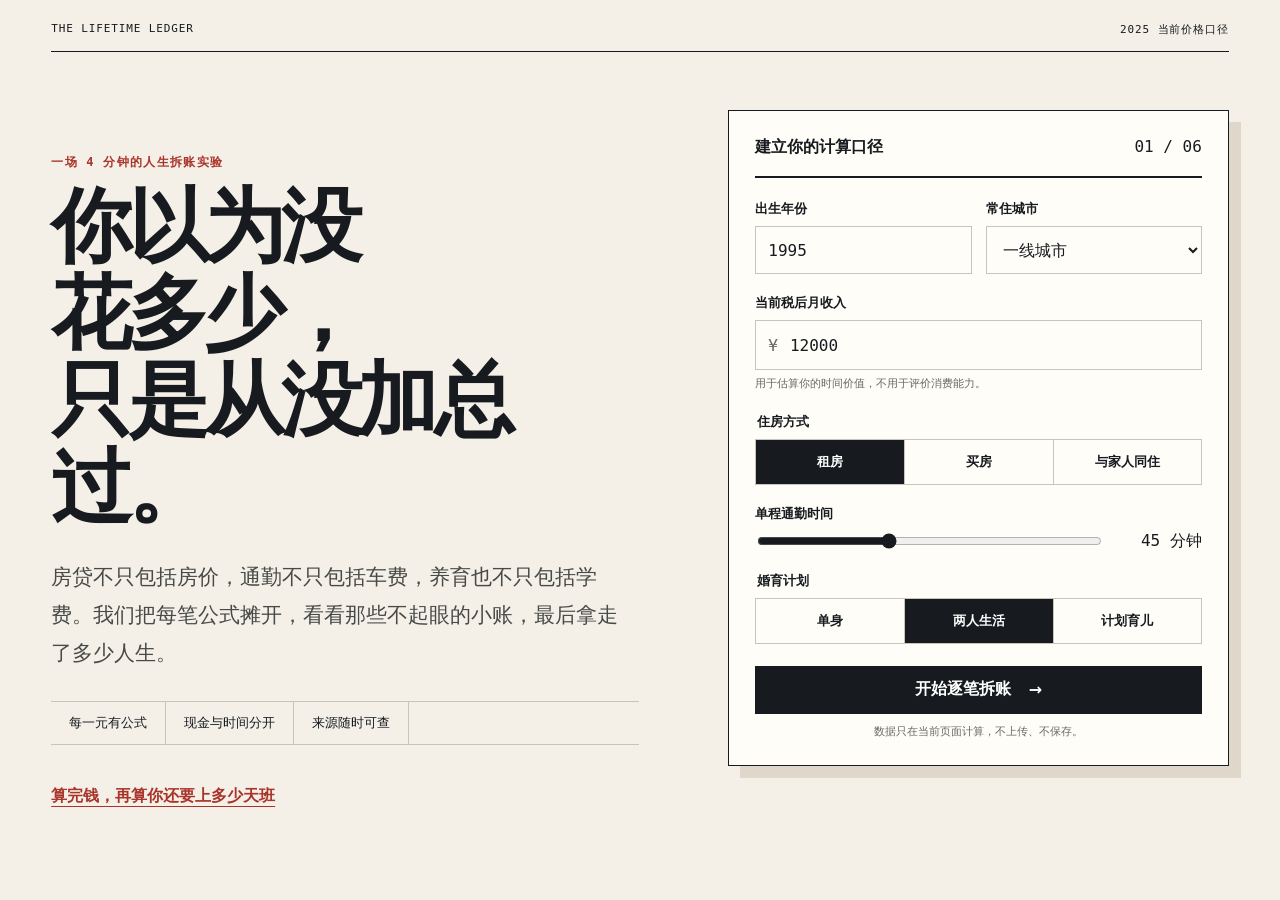
==== commit 34d235ce: "Publish simulator sites on GitHub Pages" ====
--- a/index.html
+++ b/index.html
@@ -6,6 +6,7 @@
   <meta name="theme-color" content="#f4f0e8" />
   <title>一生账单｜那些当时觉得没多少钱的支出</title>
   <meta name="description" content="输入6项生活信息，逐笔拆开住房、通勤、婚育、照护和养老成本，看看一生的钱究竟花在了哪里。" />
+  <link rel="canonical" href="https://puzelin35-cmyk.github.io/spend-musk-money/" />
   <link rel="icon" type="image/svg+xml" href="assets/favicon.svg" />
   <link rel="stylesheet" href="styles.css" />
 </head>
@@ -22,6 +23,7 @@
           <div class="promise-list" aria-label="体验说明">
             <span>每一元有公式</span><span>现金与时间分开</span><span>来源随时可查</span>
           </div>
+          <a class="side-quest-link" href="workdays.html">算完钱，再算你还要上多少天班</a>
         </div>
 
         <form id="profileForm" class="profile-sheet">
@@ -116,7 +118,7 @@
       <section class="parallel" aria-labelledby="parallelTitle"><p class="overline">只改一个决定</p><h3 id="parallelTitle">另一条人生会怎样？</h3><div id="whatIfButtons" class="what-if-buttons"></div><div id="whatIfResult" class="what-if-result">选择一个假设，系统只替换这一阶段并重新计算。</div></section>
 
       <section id="shareCard" class="share-card"><span>一生账单</span><p id="shareLead"></p><strong id="shareTotal"></strong><blockquote id="shareQuote"></blockquote></section>
-      <div class="result-actions"><button id="copyResult" class="primary" type="button">复制这条发现</button><button id="restartBtn" class="secondary" type="button">换一种人生</button></div>
+      <div class="result-actions"><button id="copyResult" class="primary" type="button">复制这条发现</button><a class="secondary" href="workdays.html">继续算上班时间</a><button id="restartBtn" class="secondary" type="button">换一种人生</button></div>
       <p class="method-note">所有金额均为2025年当前价格口径下的互动估算，不叠加未来通胀，不构成财务建议。估算区间用于表达现实差异，而非制造个位数精度。</p>
     </section>
   </main>
--- a/styles.css
+++ b/styles.css
@@ -21,7 +21,7 @@
 body { margin: 0; min-width: 320px; background: var(--paper); }
 button, input, select { font: inherit; }
 button { cursor: pointer; touch-action: manipulation; }
-button:focus-visible, input:focus-visible, select:focus-visible, summary:focus-visible { outline: 3px solid rgba(25,78,104,.28); outline-offset: 3px; }
+button:focus-visible, input:focus-visible, select:focus-visible, summary:focus-visible, a:focus-visible { outline: 3px solid rgba(25,78,104,.28); outline-offset: 3px; }
 [hidden] { display: none !important; }
 .skip-link { position: fixed; left: 12px; top: 12px; z-index: 100; padding: 11px 14px; color: #fff; background: var(--ink); opacity: 0; transform: translateY(-140%); pointer-events: none; }
 .skip-link:focus-visible { opacity: 1; transform: none; pointer-events: auto; }
@@ -31,7 +31,7 @@
 .primary:hover:not(:disabled) { background: var(--blue); }
 .primary:active:not(:disabled), .secondary:active, .option:active { transform: scale(.985); }
 .primary:disabled { cursor: not-allowed; opacity: .35; }
-.secondary { padding: 0 20px; color: var(--ink); background: transparent; }
+.secondary { display: inline-flex; align-items: center; justify-content: center; padding: 0 20px; color: var(--ink); background: transparent; text-decoration: none; }
 .secondary:hover:not(:disabled) { background: #eee9df; }
 .secondary:disabled { cursor: not-allowed; opacity: .3; }
 .link-button { padding: 0; border: 0; background: transparent; text-decoration: underline; text-underline-offset: 4px; }
@@ -44,6 +44,7 @@
 .deck { max-width: 680px; margin: 28px 0; color: #484a47; font-family: var(--serif); font-size: clamp(17px, 2vw, 21px); line-height: 1.8; }
 .promise-list { display: flex; flex-wrap: wrap; gap: 0; border-top: 1px solid var(--line); border-bottom: 1px solid var(--line); }
 .promise-list span { padding: 12px 18px; border-right: 1px solid var(--line); font-size: 13px; }
+.side-quest-link { min-height: 48px; display: inline-flex; align-items: center; margin-top: 28px; color: var(--red); font-weight: 800; text-underline-offset: 5px; }
 .profile-sheet { padding: 26px; background: var(--sheet); border: 1px solid var(--ink); box-shadow: 12px 12px 0 #ded7ca; }
 .sheet-head { display: flex; justify-content: space-between; padding-bottom: 18px; border-bottom: 2px solid var(--ink); font-family: var(--mono); }
 .form-grid { display: grid; grid-template-columns: 1fr 1fr; gap: 20px 14px; margin: 22px 0; }
